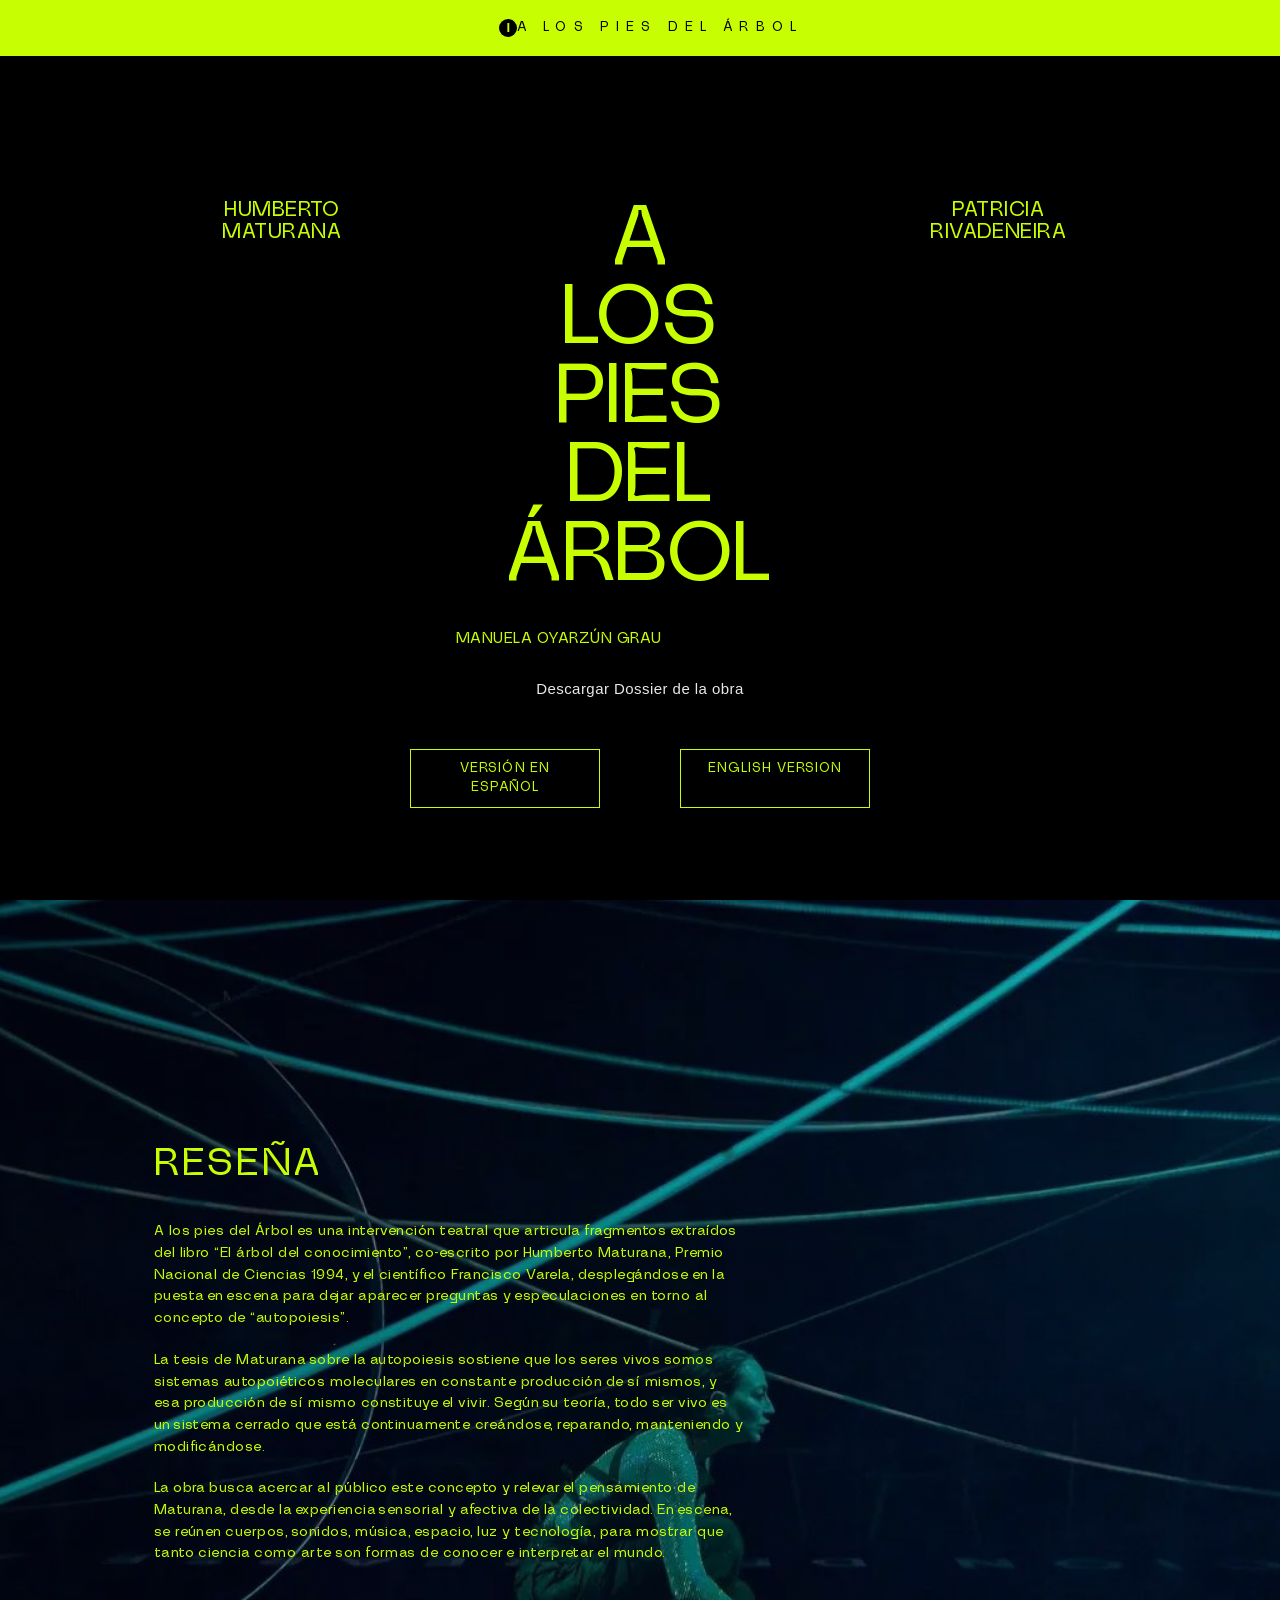
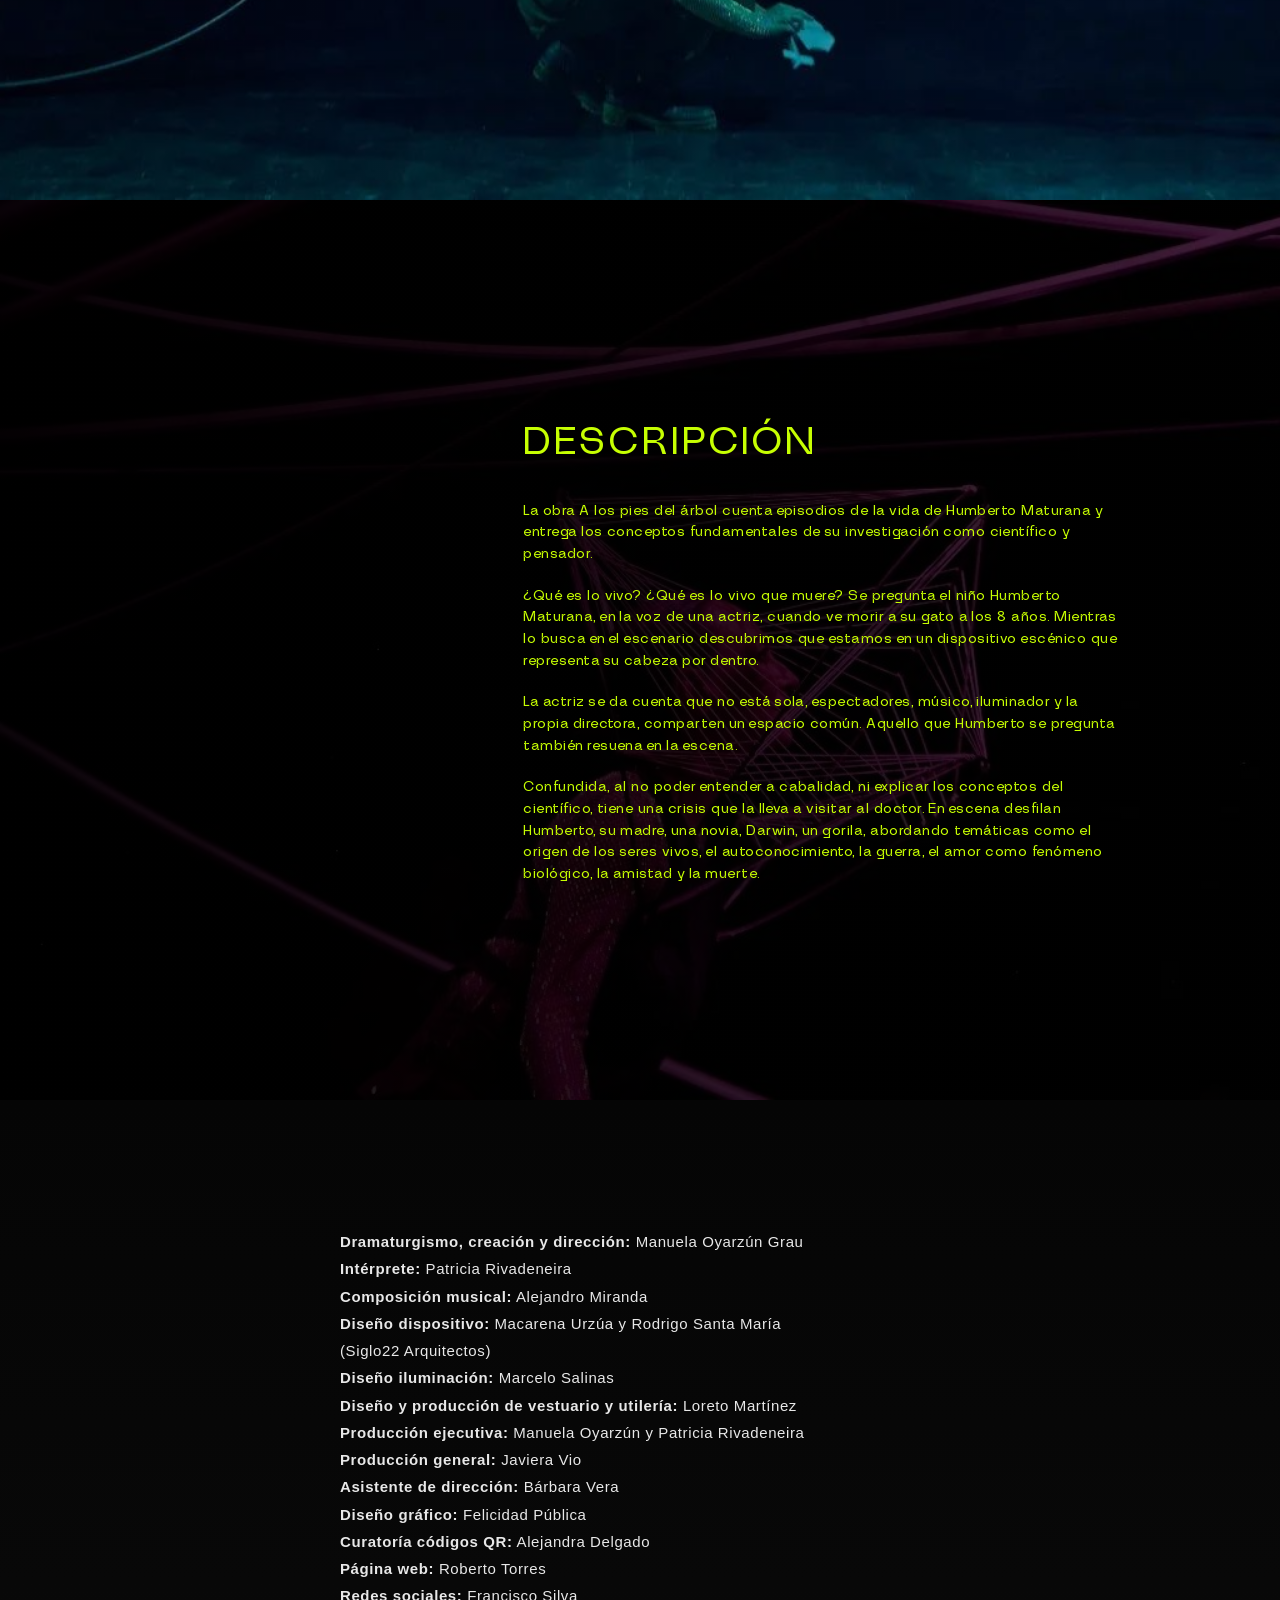
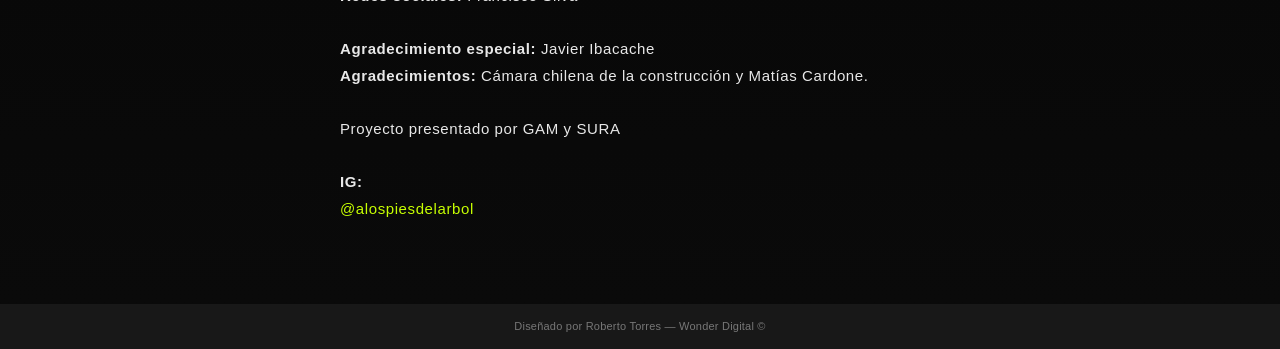
==== index.html @ 4895ad1b "subida pagina a los pies del arbol" ====
<!DOCTYPE html>
<html lang="es">
<head>
  <meta charset="UTF-8" />
  <meta name="viewport" content="width=device-width, initial-scale=1.0" />
  <title>A los pies del árbol</title>

  <style>
    @font-face {
      font-family: "Lunema";
      src: url("assets/Lunema-Regular.woff2") format("woff2");
      font-weight: normal;
      font-style: normal;
      font-display: swap;
    }

    :root {
      --green: #c7ff02;
      --black: #000000;
      --white: #e8e8e8;
      --dark: #050505;
    }

    * {
      box-sizing: border-box;
    }

    html {
      scroll-behavior: smooth;
    }

    body {
      margin: 0;
      background: var(--black);
      color: var(--green);
      font-family: "Lunema", Arial, sans-serif;
      letter-spacing: 0.03em;
      line-height: 1.5;
    }

    .topbar {
      position: fixed;
      top: 0;
      left: 0;
      z-index: 999;
      width: 100%;
      height: 56px;
      background: var(--green);
      color: #000;
      display: flex;
      align-items: center;
      justify-content: center;
      gap: 64px;
      font-size: 13px;
      letter-spacing: 0.55em;
      text-transform: uppercase;
    }

    .info-link {
      position: absolute;
      left: 39%;
      top: 50%;
      transform: translateY(-50%);
      width: 18px;
      height: 18px;
      border-radius: 50%;
      background: #000;
      color: var(--green);
      display: flex;
      align-items: center;
      justify-content: center;
      font-family: Arial, sans-serif;
      font-size: 13px;
      font-weight: bold;
      letter-spacing: 0;
      text-decoration: none;
    }

    .topbar-title {
      padding-left: 40px;
    }

    section {
      min-height: 100vh;
      padding: 110px 12vw 80px;
      position: relative;
      overflow: hidden;
    }

    .hero {
      display: grid;
      grid-template-columns: 1fr 1.1fr 1fr;
      align-items: start;
      text-align: center;
      background: #000;
    }

    .hero::before {
      content: "";
      position: absolute;
      inset: 56px 0 0;
      background:
        linear-gradient(rgba(0,0,0,0.35), rgba(0,0,0,0.95)),
        url("assets/hero.jpg") center top / cover no-repeat;
      opacity: 0.45;
      pointer-events: none;
    }

    .hero > * {
      position: relative;
      z-index: 2;
    }

    .hero-name {
      margin-top: 90px;
      font-size: clamp(18px, 1.6vw, 28px);
      line-height: 1.05;
      text-transform: uppercase;
    }

    .hero-title {
      margin-top: 90px;
    }

    h1 {
      margin: 0;
      font-size: clamp(52px, 6.5vw, 105px);
      font-weight: 400;
      line-height: 0.95;
      text-transform: uppercase;
    }

    .director {
    margin-top: 20px;
    font-size: clamp(15px, 1.1vw, 22px);
    text-transform: uppercase;
    white-space: nowrap;
    align-items: center;
    text-align: center;
    left: 108%;
}

    .dossier {
      grid-column: 2;
      margin-top: 70px;
      color: var(--white);
      font-family: Arial, sans-serif;
      letter-spacing: 0.03em;
      font-size: 15px;
    }

    .buttons {
      grid-column: 2;
      display: flex;
      justify-content: center;
      gap: 80px;
      margin-top: 36px;
    }

    .btn {
      min-width: 190px;
      padding: 9px 18px;
      border: 1px solid var(--green);
      color: var(--green);
      text-decoration: none;
      text-transform: uppercase;
      font-size: 13px;
      letter-spacing: 0.08em;
      transition: all 0.25s ease;
    }

    .btn:hover {
      background: var(--green);
      color: #000;
    }

    .image-section {
      background-size: cover;
      background-position: center;
      display: flex;
      align-items: center;
    }

    .resena {
  background-image:
    linear-gradient(90deg, rgba(0,0,0,0.45), rgba(0,0,0,0.2)),
    url("assets/resena.jpg");
}

    .descripcion {
  background-image:
    linear-gradient(90deg, rgba(0,0,0,0.95), rgba(0,0,0,0.72)),
    url("assets/description.jpg");
  background-position: left center;
}

    .content {
      max-width: 590px;
    }

    .descripcion .content {
      margin-left: 38%;
      max-width: 700px;
    }

    h2 {
      margin: 0 0 38px;
      font-size: clamp(34px, 3vw, 60px);
      font-weight: 400;
      line-height: 1;
      text-transform: uppercase;
      letter-spacing: 0.08em;
      color: var(--green);
    }

    p {
      margin: 0 0 20px;
      font-size: clamp(14px, 1vw, 18px);
      line-height: 1.55;
      color: var(--green);
    }

    .credits-section {
      min-height: 78vh;
      padding-top: 130px;
      background: linear-gradient(#050505, #0a0a0a);
      display: flex;
      justify-content: center;
      align-items: flex-start;
    }

    .credits {
      width: min(600px, 90vw);
      color: var(--white);
      font-family: Arial, sans-serif;
      letter-spacing: 0.04em;
      font-size: 15px;
      line-height: 1.7;
    }

    .credits p {
      color: var(--white);
      font-size: 15px;
      margin-bottom: 4px;
    }

    .credits strong {
      font-weight: 700;
    }

    .credits a {
      color: var(--green);
      text-decoration: none;
    }

    footer {
      background: #181818;
      color: #777;
      text-align: center;
      padding: 14px 20px;
      font-family: Arial, sans-serif;
      font-size: 11px;
      letter-spacing: 0.02em;
      z-index: 3000;
      position: relative;
    }

    @media (max-width: 900px) {
      .topbar {
        gap: 20px;
        font-size: 11px;
        letter-spacing: 0.35em;
      }

      .info-link {
        left: 24px;
      }

      section {
        padding: 95px 28px 60px;
      }

      .hero {
        grid-template-columns: 1fr;
        text-align: center;
      }

      .hero-name,
      .hero-title,
      .director,
      .dossier,
      .buttons {
        grid-column: 1;
        margin-top: 36px;
      }

      .director {
        white-space: normal;
      }

      .buttons {
        flex-direction: column;
        gap: 16px;
        align-items: center;
      }

      .btn {
        width: min(280px, 100%);
      }

      .image-section {
        align-items: flex-start;
      }

      .descripcion .content {
        margin-left: 0;
      }

      .content {
        max-width: 100%;
      }
    }

   #tree-lines {
  position: fixed;
  top: 56px;
  left: 0;
  width: 100vw;
  height: calc(100vh - 56px);
  z-index: 1500;
  pointer-events: none;
  opacity: 0.75;
}

section,
.hero {
  position: relative;
  z-index: 2;
}

.topbar {
  z-index: 3000;
}
  </style>
</head>

<body>
    <canvas id="tree-lines"></canvas>

  <nav class="topbar">
    <a class="info-link" href="#info" aria-label="Ir a información de la obra">i</a>
    <span class="topbar-title">A los pies del árbol</span>
  </nav>

  <section class="hero" id="inicio">
    <div class="hero-name">
      Humberto<br>
      Maturana
    </div>

    <div class="hero-title">
      <h1>
        A<br>
        los<br>
        pies<br>
        del<br>
        árbol
      </h1>
    </div>

    <div class="hero-name">
      Patricia<br>
      Rivadeneira
    </div>

    <div class="director">
      Manuela Oyarzún Grau
    </div>

    <div class="dossier">
      Descargar Dossier de la obra
    </div>

    <div class="buttons">
  <a class="btn" href="assets/a-los-pies-del-arbol_DOSSIER_ES_.pdf" target="_blank">
    Versión en español
  </a>

  <a class="btn" href="assets/a-los-pies-del-arbol_DOSSIER_EN_.pdf" target="_blank">
    English version
  </a>
</div>
  </section>

  <section class="image-section resena" id="info">
    <div class="content">
      <h2>Reseña</h2>

      <p>
        A los pies del Árbol es una intervención teatral que articula fragmentos extraídos del libro
        “El árbol del conocimiento”, co-escrito por Humberto Maturana, Premio Nacional de Ciencias 1994,
        y el científico Francisco Varela, desplegándose en la puesta en escena para dejar aparecer preguntas
        y especulaciones en torno al concepto de “autopoiesis”.
      </p>

      <p>
        La tesis de Maturana sobre la autopoiesis sostiene que los seres vivos somos sistemas autopoiéticos
        moleculares en constante producción de sí mismos, y esa producción de sí mismo constituye el vivir.
        Según su teoría, todo ser vivo es un sistema cerrado que está continuamente creándose, reparando,
        manteniendo y modificándose.
      </p>

      <p>
        La obra busca acercar al público este concepto y relevar el pensamiento de Maturana, desde la experiencia
        sensorial y afectiva de la colectividad. En escena, se reúnen cuerpos, sonidos, música, espacio, luz y
        tecnología, para mostrar que tanto ciencia como arte son formas de conocer e interpretar el mundo.
      </p>
    </div>
  </section>

  <section class="image-section descripcion">
    <div class="content">
      <h2>Descripción</h2>

      <p>
        La obra A los pies del árbol cuenta episodios de la vida de Humberto Maturana y entrega los conceptos
        fundamentales de su investigación como científico y pensador.
      </p>

      <p>
        ¿Qué es lo vivo? ¿Qué es lo vivo que muere? Se pregunta el niño Humberto Maturana, en la voz de una actriz,
        cuando ve morir a su gato a los 8 años. Mientras lo busca en el escenario descubrimos que estamos en un
        dispositivo escénico que representa su cabeza por dentro.
      </p>

      <p>
        La actriz se da cuenta que no está sola, espectadores, músico, iluminador y la propia directora, comparten
        un espacio común. Aquello que Humberto se pregunta también resuena en la escena.
      </p>

      <p>
        Confundida, al no poder entender a cabalidad, ni explicar los conceptos del científico, tiene una crisis que
        la lleva a visitar al doctor. En escena desfilan Humberto, su madre, una novia, Darwin, un gorila, abordando
        temáticas como el origen de los seres vivos, el autoconocimiento, la guerra, el amor como fenómeno biológico,
        la amistad y la muerte.
      </p>
    </div>
  </section>

  <section class="credits-section">
    <div class="credits">
      <p><strong>Dramaturgismo, creación y dirección:</strong> Manuela Oyarzún Grau</p>
      <p><strong>Intérprete:</strong> Patricia Rivadeneira</p>
      <p><strong>Composición musical:</strong> Alejandro Miranda</p>
      <p><strong>Diseño dispositivo:</strong> Macarena Urzúa y Rodrigo Santa María</p>
      <p>(Siglo22 Arquitectos)</p>
      <p><strong>Diseño iluminación:</strong> Marcelo Salinas</p>
      <p><strong>Diseño y producción de vestuario y utilería:</strong> Loreto Martínez</p>
      <p><strong>Producción ejecutiva:</strong> Manuela Oyarzún y Patricia Rivadeneira</p>
      <p><strong>Producción general:</strong> Javiera Vio</p>
      <p><strong>Asistente de dirección:</strong> Bárbara Vera</p>
      <p><strong>Diseño gráfico:</strong> Felicidad Pública</p>
      <p><strong>Curatoría códigos QR:</strong> Alejandra Delgado</p>
      <p><strong>Página web:</strong> Roberto Torres</p>
      <p><strong>Redes sociales:</strong> Francisco Silva</p>

      <br>

      <p><strong>Agradecimiento especial:</strong> Javier Ibacache</p>
      <p><strong>Agradecimientos:</strong> Cámara chilena de la construcción y Matías Cardone.</p>

      <br>

      <p>Proyecto presentado por GAM y SURA</p>

      <br>

      <p><strong>IG:</strong></p>
      <p><a href="https://www.instagram.com/alospiesdelarbol/" target="_blank">@alospiesdelarbol</a></p>
    </div>
  </section>

  <footer>
    Diseñado por Roberto Torres — Wonder Digital ©
  </footer>

  <script>
  const canvas = document.getElementById("tree-lines");
  const ctx = canvas.getContext("2d");

  let width;
  let height;
  let lines = [];

  const GREEN = "#c7ff02";

  function resizeCanvas() {
    width = canvas.width = window.innerWidth * window.devicePixelRatio;
    height = canvas.height = window.innerHeight * window.devicePixelRatio;

    canvas.style.width = window.innerWidth + "px";
    canvas.style.height = window.innerHeight + "px";

    ctx.setTransform(window.devicePixelRatio, 0, 0, window.devicePixelRatio, 0, 0);
    createLines();
  }

  function createLines() {
    const count = window.innerWidth < 768 ? 5 : 9;

    lines = Array.from({ length: count }, (_, i) => {
      const startX = (window.innerWidth / (count + 1)) * (i + 1);
      const drift = (Math.random() - 0.5) * 260;
      const curve = (Math.random() - 0.5) * 420;

      return {
        startX,
        startY: -80 - Math.random() * 180,
        endX: startX + drift,
        endY: window.innerHeight + 180,
        cp1X: startX + curve,
        cp1Y: window.innerHeight * (0.25 + Math.random() * 0.2),
        cp2X: startX - curve * 0.55,
        cp2Y: window.innerHeight * (0.55 + Math.random() * 0.25),
        progress: 0,
        speed: 0.0007 + Math.random() * 0.0012,
        width: 0.45 + Math.random() * 0.45,
        opacity: 0.3 + Math.random() * 0.25
      };
    });
  }

  function getBezierPoint(t, p0, p1, p2, p3) {
    const cX = 3 * (p1.x - p0.x);
    const bX = 3 * (p2.x - p1.x) - cX;
    const aX = p3.x - p0.x - cX - bX;

    const cY = 3 * (p1.y - p0.y);
    const bY = 3 * (p2.y - p1.y) - cY;
    const aY = p3.y - p0.y - cY - bY;

    return {
      x: aX * Math.pow(t, 3) + bX * Math.pow(t, 2) + cX * t + p0.x,
      y: aY * Math.pow(t, 3) + bY * Math.pow(t, 2) + cY * t + p0.y
    };
  }

  function drawLine(line) {
    const p0 = { x: line.startX, y: line.startY };
    const p1 = { x: line.cp1X, y: line.cp1Y };
    const p2 = { x: line.cp2X, y: line.cp2Y };
    const p3 = { x: line.endX, y: line.endY };

    ctx.beginPath();

    const first = getBezierPoint(0, p0, p1, p2, p3);
    ctx.moveTo(first.x, first.y);

    const steps = 140;
    const maxT = line.progress;

    for (let i = 1; i <= steps * maxT; i++) {
      const t = i / steps;
      const point = getBezierPoint(t, p0, p1, p2, p3);
      ctx.lineTo(point.x, point.y);
    }

    ctx.strokeStyle = GREEN;
    ctx.globalAlpha = line.opacity;
    ctx.lineWidth = line.width;
    ctx.stroke();
    ctx.globalAlpha = 1;
  }

  function animate() {
    ctx.clearRect(0, 0, window.innerWidth, window.innerHeight);

    lines.forEach(line => {
      if (line.progress < 1) {
        line.progress += line.speed;
      }

      drawLine(line);
    });

    requestAnimationFrame(animate);
  }

  window.addEventListener("resize", resizeCanvas);

  resizeCanvas();
  animate();
</script>
</body>
</html>
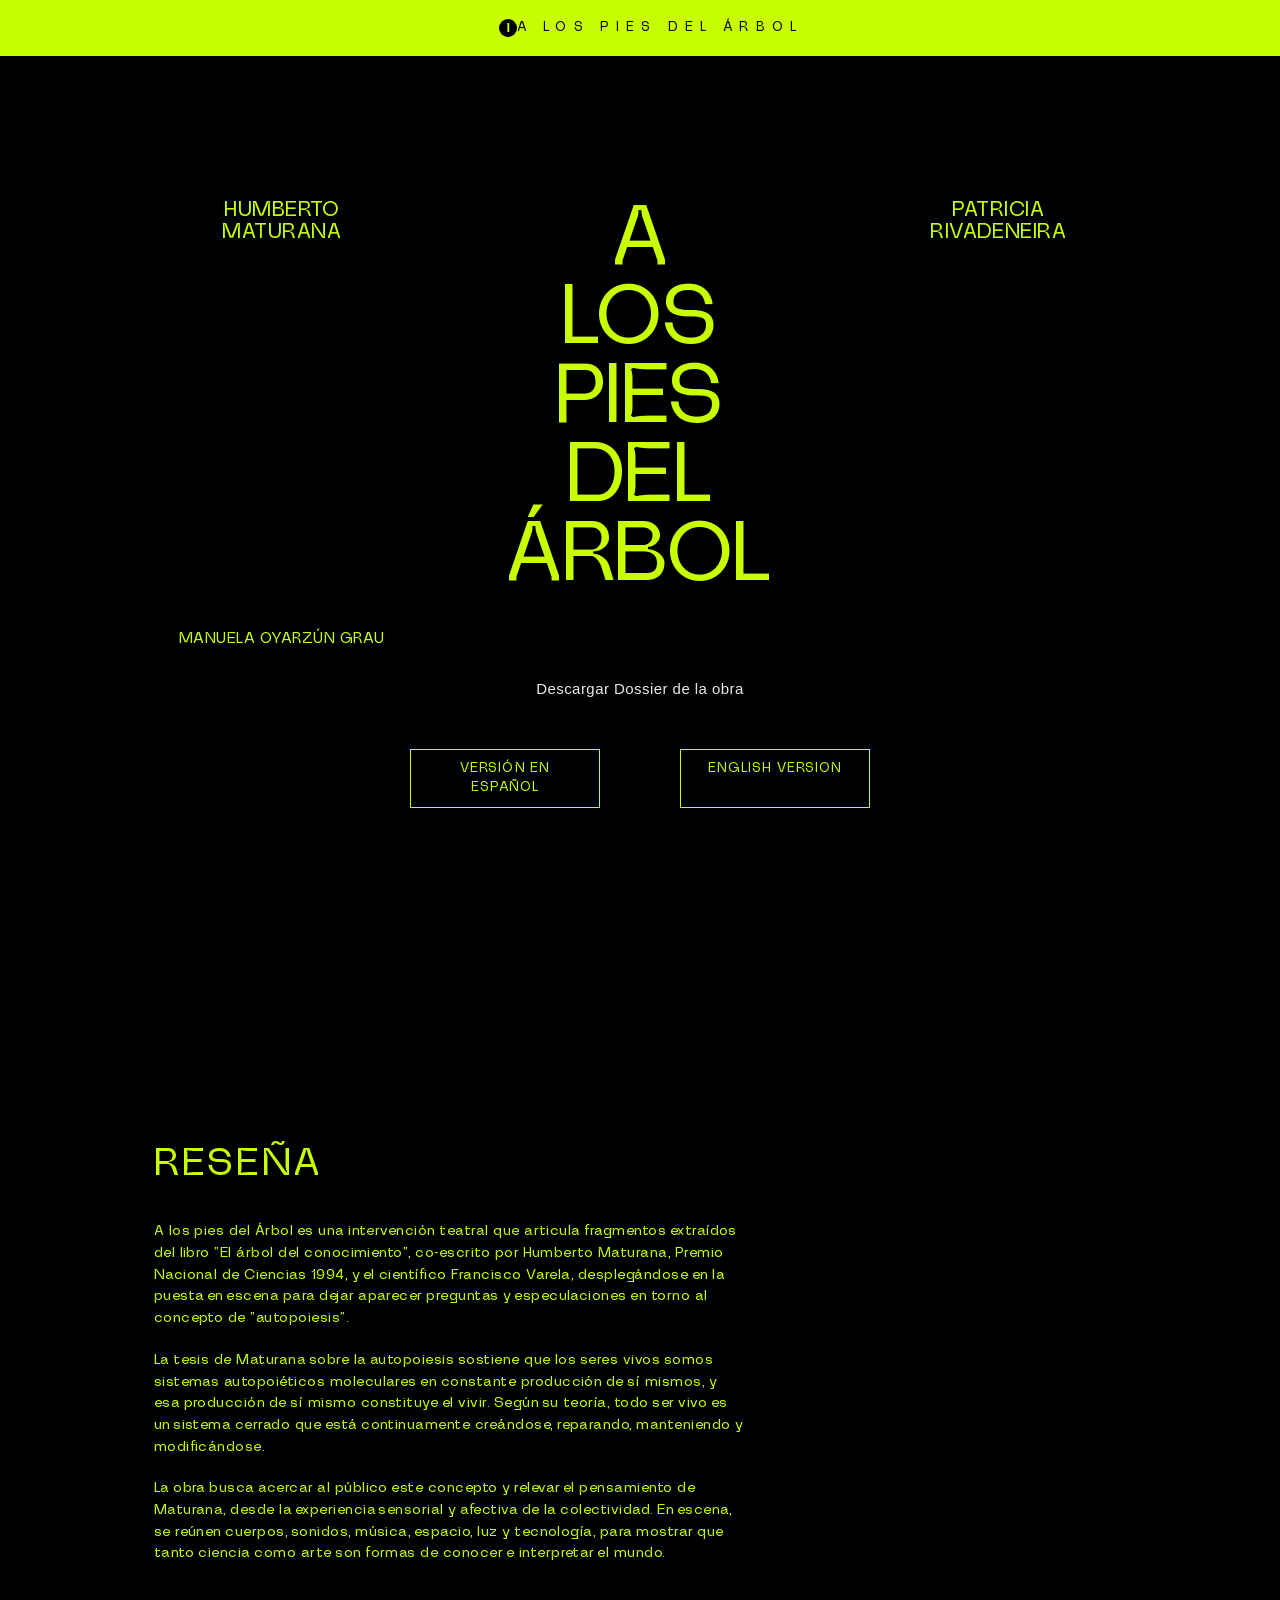
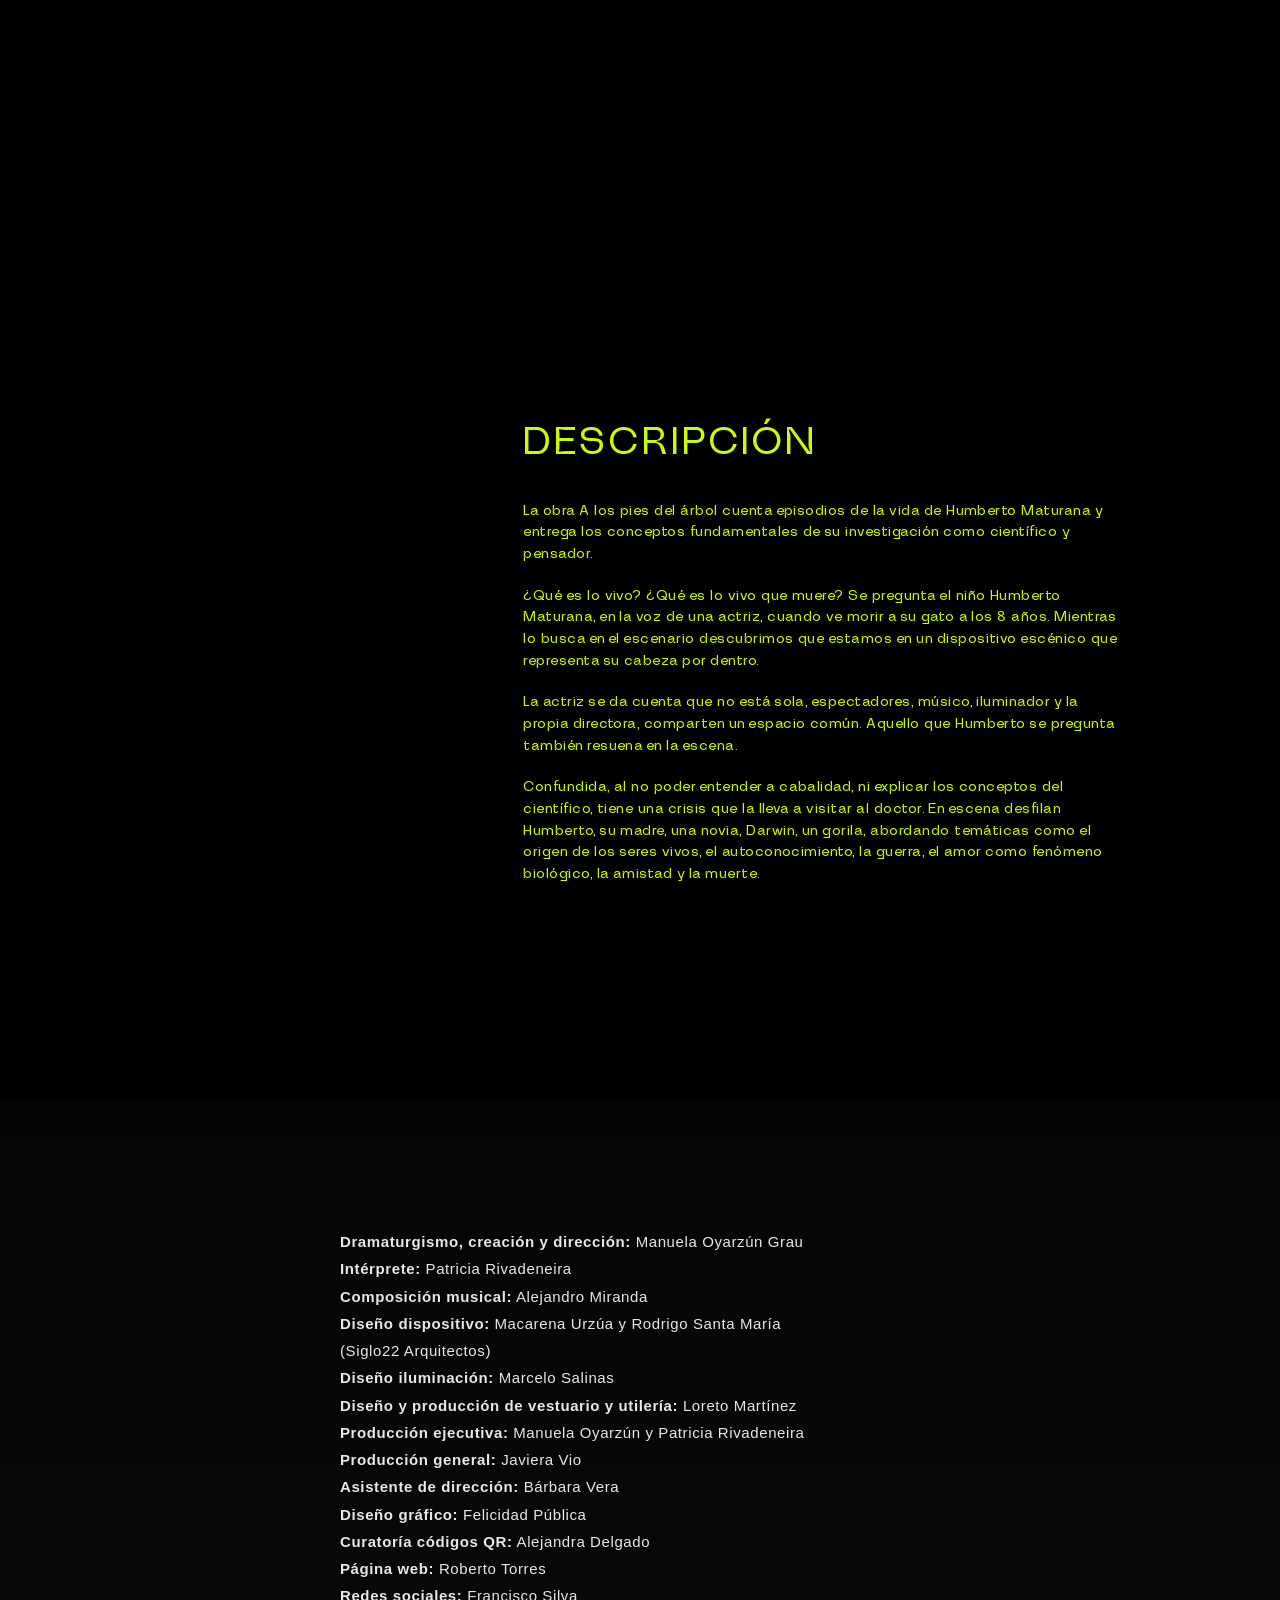
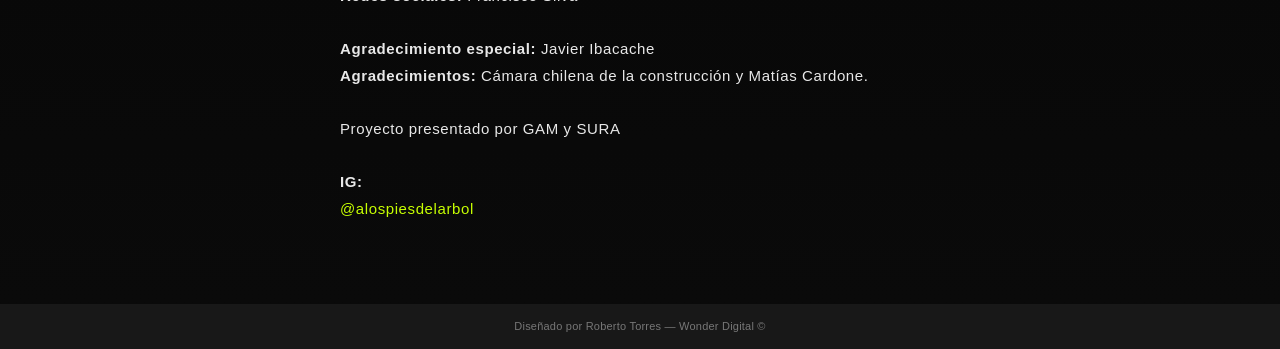
==== commit 34c59067: "modificacion a estructura general de la pagina" ====
--- a/index.html
+++ b/index.html
@@ -1,595 +1,215 @@
-<!DOCTYPE html>
+<!doctype html>
 <html lang="es">
-<head>
-  <meta charset="UTF-8" />
-  <meta name="viewport" content="width=device-width, initial-scale=1.0" />
-  <title>A los pies del árbol</title>
-
-  <style>
-    @font-face {
-      font-family: "Lunema";
-      src: url("assets/Lunema-Regular.woff2") format("woff2");
-      font-weight: normal;
-      font-style: normal;
-      font-display: swap;
-    }
-
-    :root {
-      --green: #c7ff02;
-      --black: #000000;
-      --white: #e8e8e8;
-      --dark: #050505;
-    }
-
-    * {
-      box-sizing: border-box;
-    }
-
-    html {
-      scroll-behavior: smooth;
-    }
-
-    body {
-      margin: 0;
-      background: var(--black);
-      color: var(--green);
-      font-family: "Lunema", Arial, sans-serif;
-      letter-spacing: 0.03em;
-      line-height: 1.5;
-    }
-
-    .topbar {
-      position: fixed;
-      top: 0;
-      left: 0;
-      z-index: 999;
-      width: 100%;
-      height: 56px;
-      background: var(--green);
-      color: #000;
-      display: flex;
-      align-items: center;
-      justify-content: center;
-      gap: 64px;
-      font-size: 13px;
-      letter-spacing: 0.55em;
-      text-transform: uppercase;
-    }
-
-    .info-link {
-      position: absolute;
-      left: 39%;
-      top: 50%;
-      transform: translateY(-50%);
-      width: 18px;
-      height: 18px;
-      border-radius: 50%;
-      background: #000;
-      color: var(--green);
-      display: flex;
-      align-items: center;
-      justify-content: center;
-      font-family: Arial, sans-serif;
-      font-size: 13px;
-      font-weight: bold;
-      letter-spacing: 0;
-      text-decoration: none;
-    }
-
-    .topbar-title {
-      padding-left: 40px;
-    }
-
-    section {
-      min-height: 100vh;
-      padding: 110px 12vw 80px;
-      position: relative;
-      overflow: hidden;
-    }
-
-    .hero {
-      display: grid;
-      grid-template-columns: 1fr 1.1fr 1fr;
-      align-items: start;
-      text-align: center;
-      background: #000;
-    }
-
-    .hero::before {
-      content: "";
-      position: absolute;
-      inset: 56px 0 0;
-      background:
-        linear-gradient(rgba(0,0,0,0.35), rgba(0,0,0,0.95)),
-        url("assets/hero.jpg") center top / cover no-repeat;
-      opacity: 0.45;
-      pointer-events: none;
-    }
-
-    .hero > * {
-      position: relative;
-      z-index: 2;
-    }
-
-    .hero-name {
-      margin-top: 90px;
-      font-size: clamp(18px, 1.6vw, 28px);
-      line-height: 1.05;
-      text-transform: uppercase;
-    }
-
-    .hero-title {
-      margin-top: 90px;
-    }
-
-    h1 {
-      margin: 0;
-      font-size: clamp(52px, 6.5vw, 105px);
-      font-weight: 400;
-      line-height: 0.95;
-      text-transform: uppercase;
-    }
-
-    .director {
-    margin-top: 20px;
-    font-size: clamp(15px, 1.1vw, 22px);
-    text-transform: uppercase;
-    white-space: nowrap;
-    align-items: center;
-    text-align: center;
-    left: 108%;
-}
-
-    .dossier {
-      grid-column: 2;
-      margin-top: 70px;
-      color: var(--white);
-      font-family: Arial, sans-serif;
-      letter-spacing: 0.03em;
-      font-size: 15px;
-    }
-
-    .buttons {
-      grid-column: 2;
-      display: flex;
-      justify-content: center;
-      gap: 80px;
-      margin-top: 36px;
-    }
-
-    .btn {
-      min-width: 190px;
-      padding: 9px 18px;
-      border: 1px solid var(--green);
-      color: var(--green);
-      text-decoration: none;
-      text-transform: uppercase;
-      font-size: 13px;
-      letter-spacing: 0.08em;
-      transition: all 0.25s ease;
-    }
-
-    .btn:hover {
-      background: var(--green);
-      color: #000;
-    }
-
-    .image-section {
-      background-size: cover;
-      background-position: center;
-      display: flex;
-      align-items: center;
-    }
-
-    .resena {
-  background-image:
-    linear-gradient(90deg, rgba(0,0,0,0.45), rgba(0,0,0,0.2)),
-    url("assets/resena.jpg");
-}
-
-    .descripcion {
-  background-image:
-    linear-gradient(90deg, rgba(0,0,0,0.95), rgba(0,0,0,0.72)),
-    url("assets/description.jpg");
-  background-position: left center;
-}
-
-    .content {
-      max-width: 590px;
-    }
-
-    .descripcion .content {
-      margin-left: 38%;
-      max-width: 700px;
-    }
-
-    h2 {
-      margin: 0 0 38px;
-      font-size: clamp(34px, 3vw, 60px);
-      font-weight: 400;
-      line-height: 1;
-      text-transform: uppercase;
-      letter-spacing: 0.08em;
-      color: var(--green);
-    }
-
-    p {
-      margin: 0 0 20px;
-      font-size: clamp(14px, 1vw, 18px);
-      line-height: 1.55;
-      color: var(--green);
-    }
-
-    .credits-section {
-      min-height: 78vh;
-      padding-top: 130px;
-      background: linear-gradient(#050505, #0a0a0a);
-      display: flex;
-      justify-content: center;
-      align-items: flex-start;
-    }
-
-    .credits {
-      width: min(600px, 90vw);
-      color: var(--white);
-      font-family: Arial, sans-serif;
-      letter-spacing: 0.04em;
-      font-size: 15px;
-      line-height: 1.7;
-    }
-
-    .credits p {
-      color: var(--white);
-      font-size: 15px;
-      margin-bottom: 4px;
-    }
-
-    .credits strong {
-      font-weight: 700;
-    }
-
-    .credits a {
-      color: var(--green);
-      text-decoration: none;
-    }
-
-    footer {
-      background: #181818;
-      color: #777;
-      text-align: center;
-      padding: 14px 20px;
-      font-family: Arial, sans-serif;
-      font-size: 11px;
-      letter-spacing: 0.02em;
-      z-index: 3000;
-      position: relative;
-    }
-
-    @media (max-width: 900px) {
-      .topbar {
-        gap: 20px;
-        font-size: 11px;
-        letter-spacing: 0.35em;
-      }
-
-      .info-link {
-        left: 24px;
-      }
-
-      section {
-        padding: 95px 28px 60px;
-      }
-
-      .hero {
-        grid-template-columns: 1fr;
-        text-align: center;
-      }
-
-      .hero-name,
-      .hero-title,
-      .director,
-      .dossier,
-      .buttons {
-        grid-column: 1;
-        margin-top: 36px;
-      }
-
-      .director {
-        white-space: normal;
-      }
-
-      .buttons {
-        flex-direction: column;
-        gap: 16px;
-        align-items: center;
-      }
-
-      .btn {
-        width: min(280px, 100%);
-      }
-
-      .image-section {
-        align-items: flex-start;
-      }
-
-      .descripcion .content {
-        margin-left: 0;
-      }
-
-      .content {
-        max-width: 100%;
-      }
-    }
-
-   #tree-lines {
-  position: fixed;
-  top: 56px;
-  left: 0;
-  width: 100vw;
-  height: calc(100vh - 56px);
-  z-index: 1500;
-  pointer-events: none;
-  opacity: 0.75;
-}
-
-section,
-.hero {
-  position: relative;
-  z-index: 2;
-}
-
-.topbar {
-  z-index: 3000;
-}
-  </style>
-</head>
-
-<body>
-    <canvas id="tree-lines"></canvas>
-
-  <nav class="topbar">
-    <a class="info-link" href="#info" aria-label="Ir a información de la obra">i</a>
-    <span class="topbar-title">A los pies del árbol</span>
-  </nav>
-
-  <section class="hero" id="inicio">
-    <div class="hero-name">
-      Humberto<br>
-      Maturana
-    </div>
-
-    <div class="hero-title">
-      <h1>
-        A<br>
-        los<br>
-        pies<br>
-        del<br>
-        árbol
-      </h1>
-    </div>
-
-    <div class="hero-name">
-      Patricia<br>
-      Rivadeneira
-    </div>
-
-    <div class="director">
-      Manuela Oyarzún Grau
-    </div>
-
-    <div class="dossier">
-      Descargar Dossier de la obra
-    </div>
-
-    <div class="buttons">
-  <a class="btn" href="assets/a-los-pies-del-arbol_DOSSIER_ES_.pdf" target="_blank">
-    Versión en español
-  </a>
-
-  <a class="btn" href="assets/a-los-pies-del-arbol_DOSSIER_EN_.pdf" target="_blank">
-    English version
-  </a>
-</div>
-  </section>
-
-  <section class="image-section resena" id="info">
-    <div class="content">
-      <h2>Reseña</h2>
-
-      <p>
-        A los pies del Árbol es una intervención teatral que articula fragmentos extraídos del libro
-        “El árbol del conocimiento”, co-escrito por Humberto Maturana, Premio Nacional de Ciencias 1994,
-        y el científico Francisco Varela, desplegándose en la puesta en escena para dejar aparecer preguntas
-        y especulaciones en torno al concepto de “autopoiesis”.
-      </p>
-
-      <p>
-        La tesis de Maturana sobre la autopoiesis sostiene que los seres vivos somos sistemas autopoiéticos
-        moleculares en constante producción de sí mismos, y esa producción de sí mismo constituye el vivir.
-        Según su teoría, todo ser vivo es un sistema cerrado que está continuamente creándose, reparando,
-        manteniendo y modificándose.
-      </p>
-
-      <p>
-        La obra busca acercar al público este concepto y relevar el pensamiento de Maturana, desde la experiencia
-        sensorial y afectiva de la colectividad. En escena, se reúnen cuerpos, sonidos, música, espacio, luz y
-        tecnología, para mostrar que tanto ciencia como arte son formas de conocer e interpretar el mundo.
-      </p>
-    </div>
-  </section>
-
-  <section class="image-section descripcion">
-    <div class="content">
-      <h2>Descripción</h2>
-
-      <p>
-        La obra A los pies del árbol cuenta episodios de la vida de Humberto Maturana y entrega los conceptos
-        fundamentales de su investigación como científico y pensador.
-      </p>
-
-      <p>
-        ¿Qué es lo vivo? ¿Qué es lo vivo que muere? Se pregunta el niño Humberto Maturana, en la voz de una actriz,
-        cuando ve morir a su gato a los 8 años. Mientras lo busca en el escenario descubrimos que estamos en un
-        dispositivo escénico que representa su cabeza por dentro.
-      </p>
-
-      <p>
-        La actriz se da cuenta que no está sola, espectadores, músico, iluminador y la propia directora, comparten
-        un espacio común. Aquello que Humberto se pregunta también resuena en la escena.
-      </p>
-
-      <p>
-        Confundida, al no poder entender a cabalidad, ni explicar los conceptos del científico, tiene una crisis que
-        la lleva a visitar al doctor. En escena desfilan Humberto, su madre, una novia, Darwin, un gorila, abordando
-        temáticas como el origen de los seres vivos, el autoconocimiento, la guerra, el amor como fenómeno biológico,
-        la amistad y la muerte.
-      </p>
-    </div>
-  </section>
-
-  <section class="credits-section">
-    <div class="credits">
-      <p><strong>Dramaturgismo, creación y dirección:</strong> Manuela Oyarzún Grau</p>
-      <p><strong>Intérprete:</strong> Patricia Rivadeneira</p>
-      <p><strong>Composición musical:</strong> Alejandro Miranda</p>
-      <p><strong>Diseño dispositivo:</strong> Macarena Urzúa y Rodrigo Santa María</p>
-      <p>(Siglo22 Arquitectos)</p>
-      <p><strong>Diseño iluminación:</strong> Marcelo Salinas</p>
-      <p><strong>Diseño y producción de vestuario y utilería:</strong> Loreto Martínez</p>
-      <p><strong>Producción ejecutiva:</strong> Manuela Oyarzún y Patricia Rivadeneira</p>
-      <p><strong>Producción general:</strong> Javiera Vio</p>
-      <p><strong>Asistente de dirección:</strong> Bárbara Vera</p>
-      <p><strong>Diseño gráfico:</strong> Felicidad Pública</p>
-      <p><strong>Curatoría códigos QR:</strong> Alejandra Delgado</p>
-      <p><strong>Página web:</strong> Roberto Torres</p>
-      <p><strong>Redes sociales:</strong> Francisco Silva</p>
-
-      <br>
-
-      <p><strong>Agradecimiento especial:</strong> Javier Ibacache</p>
-      <p><strong>Agradecimientos:</strong> Cámara chilena de la construcción y Matías Cardone.</p>
-
-      <br>
-
-      <p>Proyecto presentado por GAM y SURA</p>
-
-      <br>
-
-      <p><strong>IG:</strong></p>
-      <p><a href="https://www.instagram.com/alospiesdelarbol/" target="_blank">@alospiesdelarbol</a></p>
-    </div>
-  </section>
-
-  <footer>
-    Diseñado por Roberto Torres — Wonder Digital ©
-  </footer>
-
-  <script>
-  const canvas = document.getElementById("tree-lines");
-  const ctx = canvas.getContext("2d");
-
-  let width;
-  let height;
-  let lines = [];
-
-  const GREEN = "#c7ff02";
-
-  function resizeCanvas() {
-    width = canvas.width = window.innerWidth * window.devicePixelRatio;
-    height = canvas.height = window.innerHeight * window.devicePixelRatio;
-
-    canvas.style.width = window.innerWidth + "px";
-    canvas.style.height = window.innerHeight + "px";
-
-    ctx.setTransform(window.devicePixelRatio, 0, 0, window.devicePixelRatio, 0, 0);
-    createLines();
-  }
-
-  function createLines() {
-    const count = window.innerWidth < 768 ? 5 : 9;
-
-    lines = Array.from({ length: count }, (_, i) => {
-      const startX = (window.innerWidth / (count + 1)) * (i + 1);
-      const drift = (Math.random() - 0.5) * 260;
-      const curve = (Math.random() - 0.5) * 420;
-
-      return {
-        startX,
-        startY: -80 - Math.random() * 180,
-        endX: startX + drift,
-        endY: window.innerHeight + 180,
-        cp1X: startX + curve,
-        cp1Y: window.innerHeight * (0.25 + Math.random() * 0.2),
-        cp2X: startX - curve * 0.55,
-        cp2Y: window.innerHeight * (0.55 + Math.random() * 0.25),
-        progress: 0,
-        speed: 0.0007 + Math.random() * 0.0012,
-        width: 0.45 + Math.random() * 0.45,
-        opacity: 0.3 + Math.random() * 0.25
-      };
-    });
-  }
-
-  function getBezierPoint(t, p0, p1, p2, p3) {
-    const cX = 3 * (p1.x - p0.x);
-    const bX = 3 * (p2.x - p1.x) - cX;
-    const aX = p3.x - p0.x - cX - bX;
-
-    const cY = 3 * (p1.y - p0.y);
-    const bY = 3 * (p2.y - p1.y) - cY;
-    const aY = p3.y - p0.y - cY - bY;
-
-    return {
-      x: aX * Math.pow(t, 3) + bX * Math.pow(t, 2) + cX * t + p0.x,
-      y: aY * Math.pow(t, 3) + bY * Math.pow(t, 2) + cY * t + p0.y
-    };
-  }
-
-  function drawLine(line) {
-    const p0 = { x: line.startX, y: line.startY };
-    const p1 = { x: line.cp1X, y: line.cp1Y };
-    const p2 = { x: line.cp2X, y: line.cp2Y };
-    const p3 = { x: line.endX, y: line.endY };
-
-    ctx.beginPath();
-
-    const first = getBezierPoint(0, p0, p1, p2, p3);
-    ctx.moveTo(first.x, first.y);
-
-    const steps = 140;
-    const maxT = line.progress;
-
-    for (let i = 1; i <= steps * maxT; i++) {
-      const t = i / steps;
-      const point = getBezierPoint(t, p0, p1, p2, p3);
-      ctx.lineTo(point.x, point.y);
-    }
-
-    ctx.strokeStyle = GREEN;
-    ctx.globalAlpha = line.opacity;
-    ctx.lineWidth = line.width;
-    ctx.stroke();
-    ctx.globalAlpha = 1;
-  }
-
-  function animate() {
-    ctx.clearRect(0, 0, window.innerWidth, window.innerHeight);
-
-    lines.forEach(line => {
-      if (line.progress < 1) {
-        line.progress += line.speed;
-      }
-
-      drawLine(line);
-    });
-
-    requestAnimationFrame(animate);
-  }
-
-  window.addEventListener("resize", resizeCanvas);
-
-  resizeCanvas();
-  animate();
-</script>
-</body>
-</html>+  <head>
+    <meta charset="UTF-8" />
+    <meta name="viewport" content="width=device-width, initial-scale=1.0" />
+    <meta
+      name="description"
+      content="A los pies del árbol - Obra teatral basada en el pensamiento de Humberto Maturana"
+    />
+
+    <title>A los pies del árbol</title>
+
+    <!-- CSS separado -->
+    <link rel="stylesheet" href="/assets/css/style.css" />
+
+    <!-- Preload tipografía para evitar FOIT/FOUT -->
+    <link
+      rel="preload"
+      href="/assets/fonts/Lunema-Regular.woff2"
+      as="font"
+      type="font/woff2"
+      crossorigin
+    />
+  </head>
+
+  <body>
+    <!-- Canvas para animación generativa de líneas (árbol) -->
+    <canvas id="tree-lines" aria-hidden="true"></canvas>
+
+    <!-- Barra de navegación fija -->
+    <nav class="topbar" role="navigation" aria-label="Navegación principal">
+      <a class="info-link" href="#info" aria-label="Ir a información de la obra"
+        >i</a
+      >
+      <span class="topbar-title">A los pies del árbol</span>
+    </nav>
+
+    <!-- Sección Hero -->
+    <section class="hero" id="inicio">
+      <div class="hero-name">
+        Humberto<br />
+        Maturana
+      </div>
+
+      <div class="hero-title">
+        <h1>
+          A<br />
+          los<br />
+          pies<br />
+          del<br />
+          árbol
+        </h1>
+      </div>
+
+      <div class="hero-name">
+        Patricia<br />
+        Rivadeneira
+      </div>
+
+      <div class="director">Manuela Oyarzún Grau</div>
+
+      <div class="dossier">Descargar Dossier de la obra</div>
+
+      <div class="buttons">
+        <a
+          class="btn"
+          href="assets/documents/a-los-pies-del-arbol_DOSSIER_ES_.pdf"
+          target="_blank"
+          rel="noopener noreferrer"
+        >
+          Versión en español
+        </a>
+
+        <a
+          class="btn"
+          href="assets/documents/a-los-pies-del-arbol_DOSSIER_EN_.pdf"
+          target="_blank"
+          rel="noopener noreferrer"
+        >
+          English version
+        </a>
+      </div>
+    </section>
+
+    <!-- Sección Reseña -->
+    <section class="image-section resena" id="info">
+      <div class="content">
+        <h2>Reseña</h2>
+
+        <p>
+          A los pies del Árbol es una intervención teatral que articula
+          fragmentos extraídos del libro "El árbol del conocimiento", co-escrito
+          por Humberto Maturana, Premio Nacional de Ciencias 1994, y el
+          científico Francisco Varela, desplegándose en la puesta en escena para
+          dejar aparecer preguntas y especulaciones en torno al concepto de
+          "autopoiesis".
+        </p>
+
+        <p>
+          La tesis de Maturana sobre la autopoiesis sostiene que los seres vivos
+          somos sistemas autopoiéticos moleculares en constante producción de sí
+          mismos, y esa producción de sí mismo constituye el vivir. Según su
+          teoría, todo ser vivo es un sistema cerrado que está continuamente
+          creándose, reparando, manteniendo y modificándose.
+        </p>
+
+        <p>
+          La obra busca acercar al público este concepto y relevar el
+          pensamiento de Maturana, desde la experiencia sensorial y afectiva de
+          la colectividad. En escena, se reúnen cuerpos, sonidos, música,
+          espacio, luz y tecnología, para mostrar que tanto ciencia como arte
+          son formas de conocer e interpretar el mundo.
+        </p>
+      </div>
+    </section>
+
+    <!-- Sección Descripción -->
+    <section class="image-section descripcion">
+      <div class="content">
+        <h2>Descripción</h2>
+
+        <p>
+          La obra A los pies del árbol cuenta episodios de la vida de Humberto
+          Maturana y entrega los conceptos fundamentales de su investigación
+          como científico y pensador.
+        </p>
+
+        <p>
+          ¿Qué es lo vivo? ¿Qué es lo vivo que muere? Se pregunta el niño
+          Humberto Maturana, en la voz de una actriz, cuando ve morir a su gato
+          a los 8 años. Mientras lo busca en el escenario descubrimos que
+          estamos en un dispositivo escénico que representa su cabeza por
+          dentro.
+        </p>
+
+        <p>
+          La actriz se da cuenta que no está sola, espectadores, músico,
+          iluminador y la propia directora, comparten un espacio común. Aquello
+          que Humberto se pregunta también resuena en la escena.
+        </p>
+
+        <p>
+          Confundida, al no poder entender a cabalidad, ni explicar los
+          conceptos del científico, tiene una crisis que la lleva a visitar al
+          doctor. En escena desfilan Humberto, su madre, una novia, Darwin, un
+          gorila, abordando temáticas como el origen de los seres vivos, el
+          autoconocimiento, la guerra, el amor como fenómeno biológico, la
+          amistad y la muerte.
+        </p>
+      </div>
+    </section>
+
+    <!-- Sección Créditos -->
+    <section class="credits-section">
+      <div class="credits">
+        <p>
+          <strong>Dramaturgismo, creación y dirección:</strong> Manuela Oyarzún
+          Grau
+        </p>
+        <p><strong>Intérprete:</strong> Patricia Rivadeneira</p>
+        <p><strong>Composición musical:</strong> Alejandro Miranda</p>
+        <p>
+          <strong>Diseño dispositivo:</strong> Macarena Urzúa y Rodrigo Santa
+          María
+        </p>
+        <p>(Siglo22 Arquitectos)</p>
+        <p><strong>Diseño iluminación:</strong> Marcelo Salinas</p>
+        <p>
+          <strong>Diseño y producción de vestuario y utilería:</strong> Loreto
+          Martínez
+        </p>
+        <p>
+          <strong>Producción ejecutiva:</strong> Manuela Oyarzún y Patricia
+          Rivadeneira
+        </p>
+        <p><strong>Producción general:</strong> Javiera Vio</p>
+        <p><strong>Asistente de dirección:</strong> Bárbara Vera</p>
+        <p><strong>Diseño gráfico:</strong> Felicidad Pública</p>
+        <p><strong>Curatoría códigos QR:</strong> Alejandra Delgado</p>
+        <p><strong>Página web:</strong> Roberto Torres</p>
+        <p><strong>Redes sociales:</strong> Francisco Silva</p>
+
+        <br />
+
+        <p><strong>Agradecimiento especial:</strong> Javier Ibacache</p>
+        <p>
+          <strong>Agradecimientos:</strong> Cámara chilena de la construcción y
+          Matías Cardone.
+        </p>
+
+        <br />
+
+        <p>Proyecto presentado por GAM y SURA</p>
+
+        <br />
+
+        <p><strong>IG:</strong></p>
+        <p>
+          <a
+            href="https://www.instagram.com/alospiesdelarbol/"
+            target="_blank"
+            rel="noopener noreferrer"
+            >@alospiesdelarbol</a
+          >
+        </p>
+      </div>
+    </section>
+
+    <!-- Pie de página -->
+    <footer>Diseñado por Roberto Torres — Wonder Digital ©</footer>
+
+    <!-- JavaScript separado -->
+    <script src="assets/js/main.js" defer></script>
+  </body>
+</html>
--- a/assets/css/style.css
+++ b/assets/css/style.css
@@ -0,0 +1,434 @@
+/* ═══════════════════════════════════════════════════════════════════════
+   A LOS PIES DEL ÁRBOL — ESTILOS
+   Proyecto: Sitio web teatral con animación Canvas generativa
+   ═══════════════════════════════════════════════════════════════════════ */
+
+/* ─────────────────────────────────────────────────────────────────────
+   1. FUENTES Y VARIABLES GLOBALES
+   ───────────────────────────────────────────────────────────────────── */
+
+@font-face {
+  font-family: "Lunema";
+  src: url("../Lunema-Regular.woff2") format("woff2");
+  font-weight: normal;
+  font-style: normal;
+  font-display: swap;
+}
+
+:root {
+  --green: #c7ff02;
+  --black: #000000;
+  --white: #e8e8e8;
+  --dark: #050505;
+  --transition-speed: 0.25s;
+}
+
+/* ─────────────────────────────────────────────────────────────────────
+   2. RESET Y ESTILOS BASE
+   ───────────────────────────────────────────────────────────────────── */
+
+* {
+  box-sizing: border-box;
+}
+
+html {
+  scroll-behavior: smooth;
+}
+
+body {
+  margin: 0;
+  padding: 0;
+  background: var(--black);
+  color: var(--green);
+  font-family: "Lunema", Arial, sans-serif;
+  letter-spacing: 0.03em;
+  line-height: 1.5;
+  overflow-x: hidden;
+}
+
+/* ─────────────────────────────────────────────────────────────────────
+   3. BARRA DE NAVEGACIÓN (TOPBAR)
+   ───────────────────────────────────────────────────────────────────── */
+
+.topbar {
+  position: fixed;
+  top: 0;
+  left: 0;
+  z-index: 999;
+  width: 100%;
+  height: 56px;
+  background: var(--green);
+  color: #000;
+  display: flex;
+  align-items: center;
+  justify-content: center;
+  gap: 64px;
+  font-size: 13px;
+  letter-spacing: 0.55em;
+  text-transform: uppercase;
+}
+
+.info-link {
+  position: absolute;
+  left: 39%;
+  top: 50%;
+  transform: translateY(-50%);
+  width: 18px;
+  height: 18px;
+  border-radius: 50%;
+  background: #000;
+  color: var(--green);
+  display: flex;
+  align-items: center;
+  justify-content: center;
+  font-family: Arial, sans-serif;
+  font-size: 13px;
+  font-weight: bold;
+  letter-spacing: 0;
+  text-decoration: none;
+  transition: transform var(--transition-speed) ease;
+}
+
+.info-link:hover {
+  transform: translateY(-50%) scale(1.1);
+}
+
+.topbar-title {
+  padding-left: 40px;
+}
+
+/* ─────────────────────────────────────────────────────────────────────
+   4. CANVAS ANIMADO
+   ───────────────────────────────────────────────────────────────────── */
+
+#tree-lines {
+  position: fixed;
+  top: 56px;
+  left: 0;
+  width: 100vw;
+  height: calc(100vh - 56px);
+  z-index: 1500;
+  pointer-events: none;
+  opacity: 0.75;
+}
+
+/* ─────────────────────────────────────────────────────────────────────
+   5. SECCIONES GENERALES
+   ───────────────────────────────────────────────────────────────────── */
+
+section {
+  min-height: 100vh;
+  padding: 110px 12vw 80px;
+  position: relative;
+  overflow: hidden;
+  z-index: 2;
+}
+
+/* ─────────────────────────────────────────────────────────────────────
+   6. SECCIÓN HERO
+   ───────────────────────────────────────────────────────────────────── */
+
+.hero {
+  display: grid;
+  grid-template-columns: 1fr 1.1fr 1fr;
+  align-items: start;
+  text-align: center;
+  background: #000;
+  position: relative;
+  z-index: 2;
+}
+
+/* Imagen de fondo para hero con gradiente oscuro */
+.hero::before {
+  content: "";
+  position: absolute;
+  inset: 56px 0 0;
+  background:
+    linear-gradient(rgba(0, 0, 0, 0.35), rgba(0, 0, 0, 0.95)),
+    url("../hero.jpg") center top / cover no-repeat;
+  opacity: 0.45;
+  pointer-events: none;
+}
+
+.hero > * {
+  position: relative;
+  z-index: 2;
+}
+
+.hero-name {
+  margin-top: 90px;
+  font-size: clamp(18px, 1.6vw, 28px);
+  line-height: 1.05;
+  text-transform: uppercase;
+}
+
+.hero-title {
+  margin-top: 90px;
+}
+
+h1 {
+  margin: 0;
+  font-size: clamp(52px, 6.5vw, 105px);
+  font-weight: 400;
+  line-height: 0.95;
+  text-transform: uppercase;
+}
+
+.director {
+  margin-top: 20px;
+  font-size: clamp(15px, 1.1vw, 22px);
+  text-transform: uppercase;
+  white-space: nowrap;
+  text-align: center;
+}
+
+/* Sección de descarga dossier */
+.dossier {
+  grid-column: 2;
+  margin-top: 70px;
+  color: var(--white);
+  font-family: Arial, sans-serif;
+  letter-spacing: 0.03em;
+  font-size: 15px;
+}
+
+/* Botones de descarga */
+.buttons {
+  grid-column: 2;
+  display: flex;
+  justify-content: center;
+  gap: 80px;
+  margin-top: 36px;
+}
+
+.btn {
+  min-width: 190px;
+  padding: 9px 18px;
+  border: 1px solid var(--green);
+  color: var(--green);
+  text-decoration: none;
+  text-transform: uppercase;
+  font-size: 13px;
+  letter-spacing: 0.08em;
+  transition: all var(--transition-speed) ease;
+  cursor: pointer;
+}
+
+.btn:hover {
+  background: var(--green);
+  color: #000;
+}
+
+.btn:focus {
+  outline: 2px solid var(--green);
+  outline-offset: 2px;
+}
+
+/* ─────────────────────────────────────────────────────────────────────
+   7. SECCIONES CON IMÁGENES DE FONDO
+   ───────────────────────────────────────────────────────────────────── */
+
+.image-section {
+  background-size: cover;
+  background-position: center;
+  background-attachment: fixed; /* Efecto parallax sutil */
+  display: flex;
+  align-items: center;
+  z-index: 2;
+}
+
+.resena {
+  background-image:
+    linear-gradient(90deg, rgba(0, 0, 0, 0.45), rgba(0, 0, 0, 0.2)),
+    url("/assets/img/resena.jpg");
+}
+
+.descripcion {
+  background-image:
+    linear-gradient(90deg, rgba(0, 0, 0, 0.95), rgba(0, 0, 0, 0.72)),
+    url("/assets/img/description.jpg");
+  background-position: left center;
+}
+
+.content {
+  max-width: 590px;
+}
+
+.descripcion .content {
+  margin-left: 38%;
+  max-width: 700px;
+}
+
+h2 {
+  margin: 0 0 38px;
+  font-size: clamp(34px, 3vw, 60px);
+  font-weight: 400;
+  line-height: 1;
+  text-transform: uppercase;
+  letter-spacing: 0.08em;
+  color: var(--green);
+}
+
+p {
+  margin: 0 0 20px;
+  font-size: clamp(14px, 1vw, 18px);
+  line-height: 1.55;
+  color: var(--green);
+}
+
+/* ─────────────────────────────────────────────────────────────────────
+   8. SECCIÓN CRÉDITOS
+   ───────────────────────────────────────────────────────────────────── */
+
+.credits-section {
+  min-height: 78vh;
+  padding-top: 130px;
+  background: linear-gradient(#050505, #0a0a0a);
+  display: flex;
+  justify-content: center;
+  align-items: flex-start;
+  z-index: 2;
+}
+
+.credits {
+  width: min(600px, 90vw);
+  color: var(--white);
+  font-family: Arial, sans-serif;
+  letter-spacing: 0.04em;
+  font-size: 15px;
+  line-height: 1.7;
+}
+
+.credits p {
+  color: var(--white);
+  font-size: 15px;
+  margin-bottom: 4px;
+}
+
+.credits strong {
+  font-weight: 700;
+}
+
+.credits a {
+  color: var(--green);
+  text-decoration: none;
+  transition: opacity var(--transition-speed) ease;
+}
+
+.credits a:hover {
+  opacity: 0.8;
+}
+
+/* ─────────────────────────────────────────────────────────────────────
+   9. PIE DE PÁGINA
+   ───────────────────────────────────────────────────────────────────── */
+
+footer {
+  background: #181818;
+  color: #777;
+  text-align: center;
+  padding: 14px 20px;
+  font-family: Arial, sans-serif;
+  font-size: 11px;
+  letter-spacing: 0.02em;
+  z-index: 3000;
+  position: relative;
+}
+
+/* ─────────────────────────────────────────────────────────────────────
+   10. MEDIA QUERIES - RESPONSIVE DESIGN
+   ───────────────────────────────────────────────────────────────────── */
+
+@media (max-width: 900px) {
+  /* Topbar en mobile */
+  .topbar {
+    gap: 20px;
+    font-size: 11px;
+    letter-spacing: 0.35em;
+  }
+
+  .info-link {
+    left: 24px;
+  }
+
+  /* Secciones en mobile */
+  section {
+    padding: 95px 28px 60px;
+  }
+
+  /* Hero layout en mobile */
+  .hero {
+    grid-template-columns: 1fr;
+    text-align: center;
+  }
+
+  .hero-name,
+  .hero-title,
+  .director,
+  .dossier,
+  .buttons {
+    grid-column: 1;
+    margin-top: 36px;
+  }
+
+  .director {
+    white-space: normal;
+  }
+
+  /* Botones apilados verticalmente */
+  .buttons {
+    flex-direction: column;
+    gap: 16px;
+    align-items: center;
+  }
+
+  .btn {
+    width: min(280px, 100%);
+  }
+
+  /* Contenido de secciones */
+  .image-section {
+    align-items: flex-start;
+  }
+
+  .descripcion .content {
+    margin-left: 0;
+  }
+
+  .content {
+    max-width: 100%;
+  }
+
+  /* Parallax desactivado en mobile por performance */
+  .image-section {
+    background-attachment: scroll;
+  }
+}
+
+/* ─────────────────────────────────────────────────────────────────────
+   11. ACCESIBILIDAD Y PREFERENCIAS DEL USUARIO
+   ───────────────────────────────────────────────────────────────────── */
+
+/* Respeta preferencia de movimiento reducido */
+@media (prefers-reduced-motion: reduce) {
+  html {
+    scroll-behavior: auto;
+  }
+
+  * {
+    animation-duration: 0.01ms !important;
+    animation-iteration-count: 1 !important;
+    transition-duration: 0.01ms !important;
+  }
+}
+
+/* Alto contraste */
+@media (prefers-contrast: more) {
+  .btn {
+    border-width: 2px;
+  }
+
+  .info-link {
+    border: 2px solid var(--green);
+  }
+}
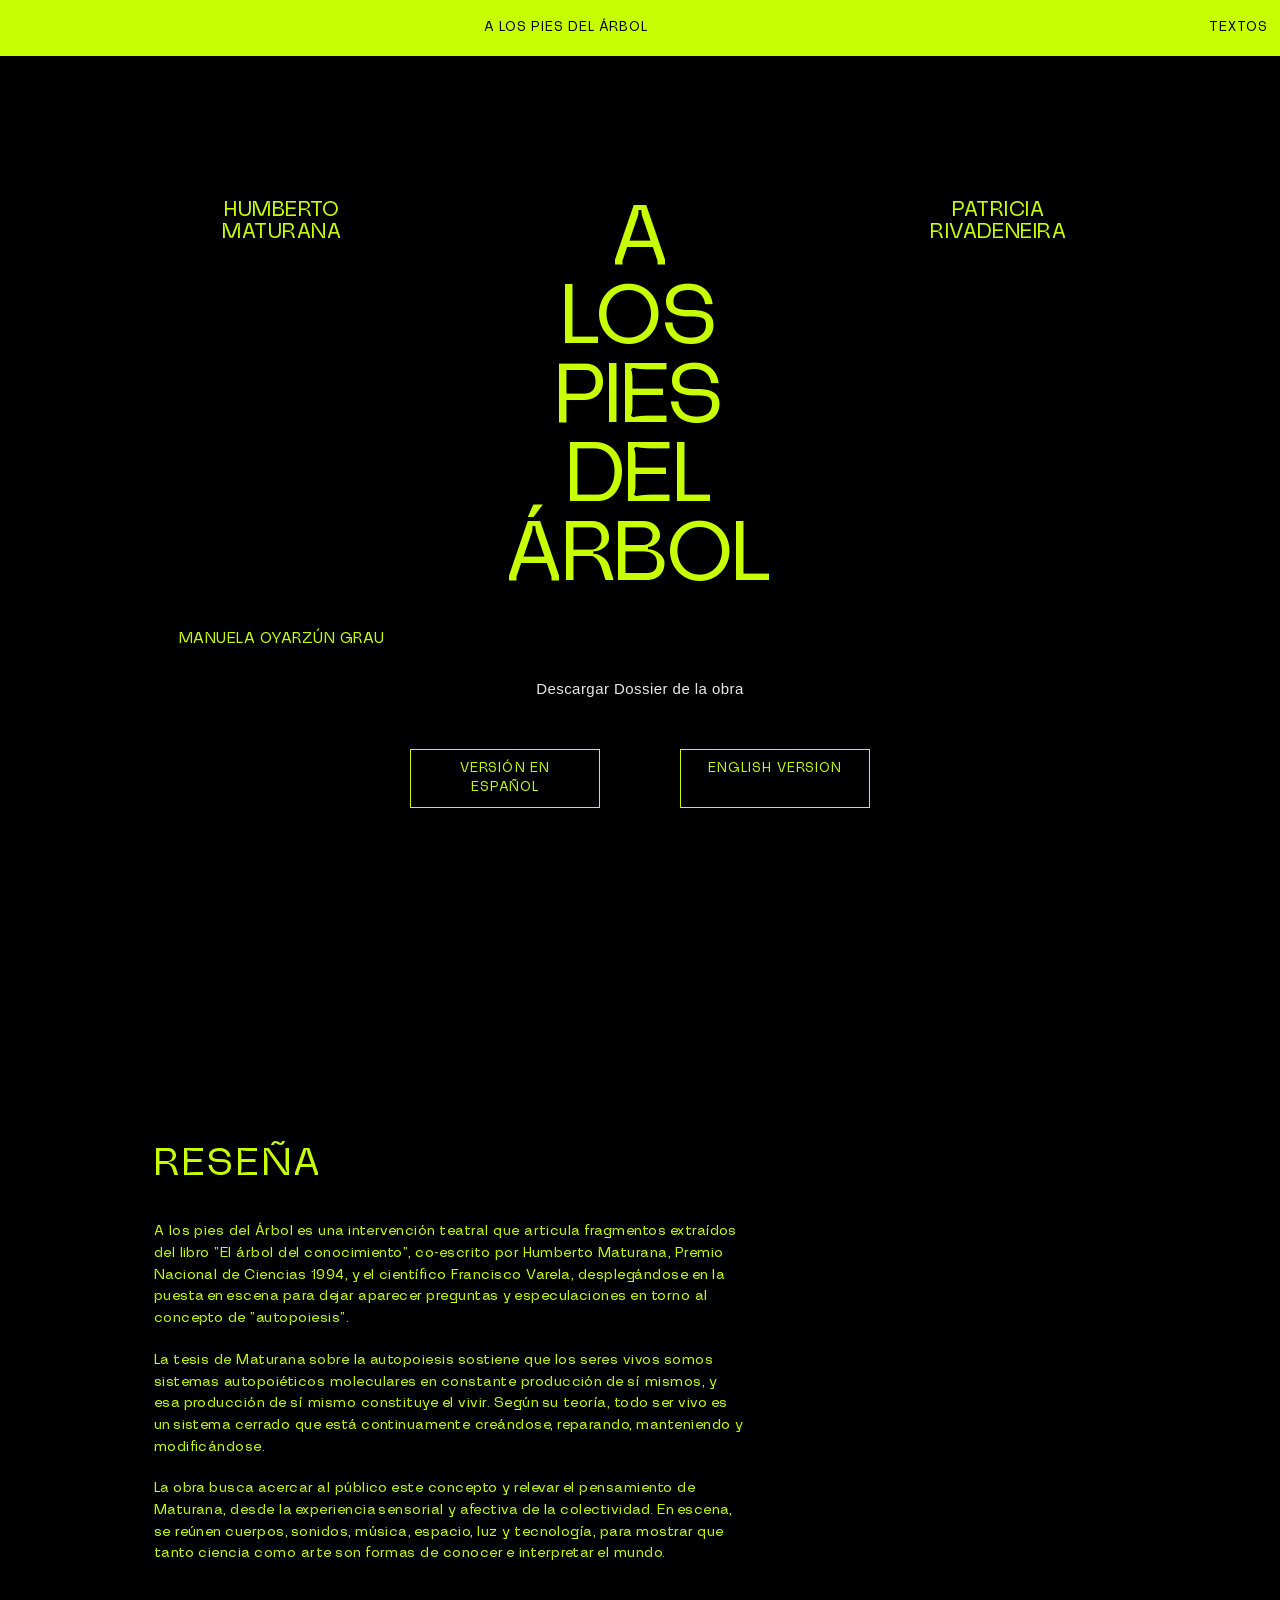
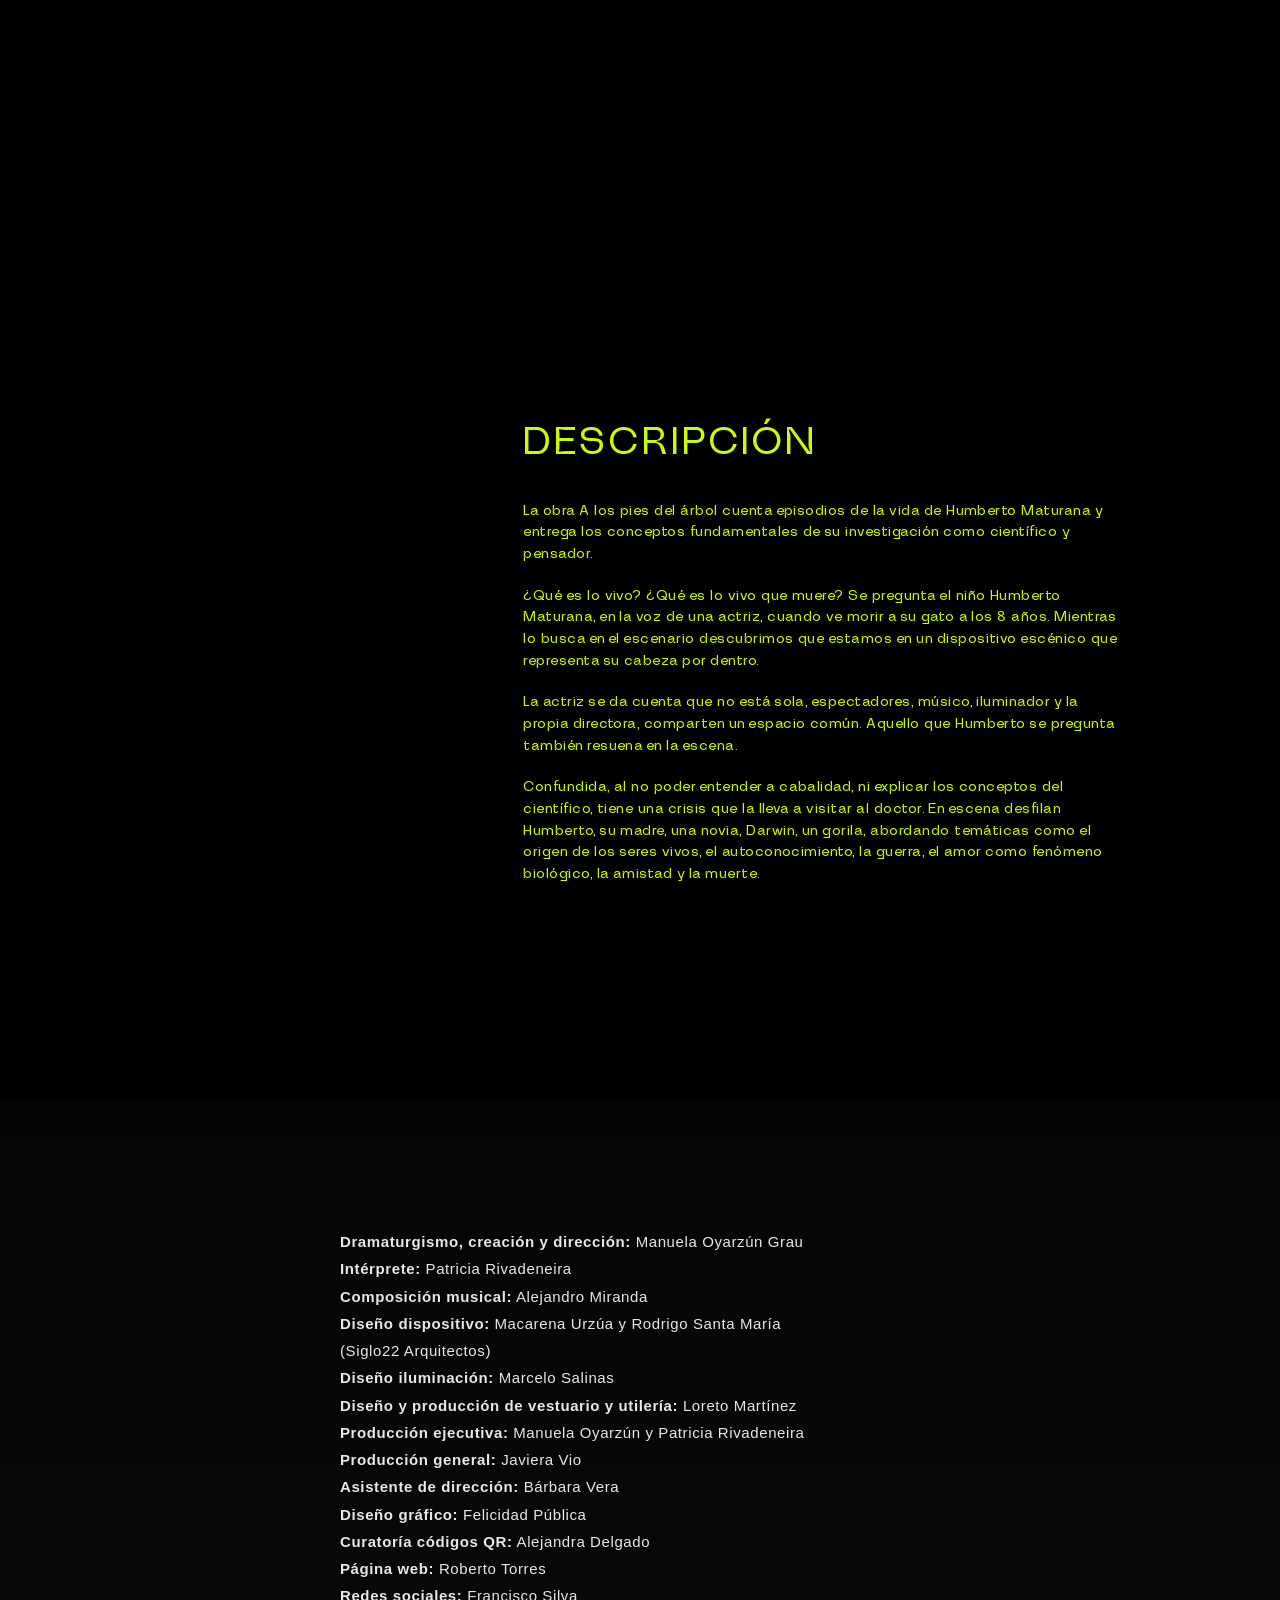
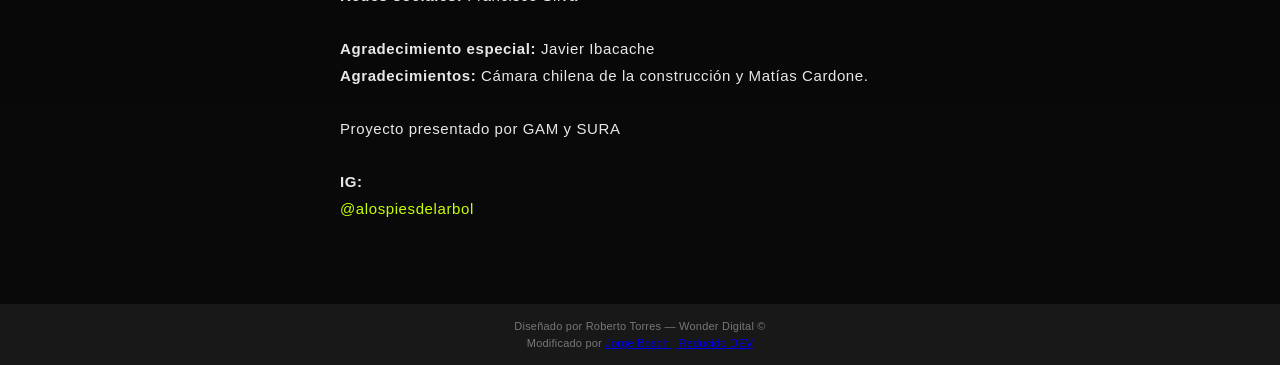
==== commit cbdc5cb3: "Modificacion a las paginas e textos" ====
--- a/index.html
+++ b/index.html
@@ -29,11 +29,84 @@
 
     <!-- Barra de navegación fija -->
     <nav class="topbar" role="navigation" aria-label="Navegación principal">
-      <a class="info-link" href="#info" aria-label="Ir a información de la obra"
-        >i</a
+      <!-- Botón hamburguesa (solo mobile) -->
+      <button
+        class="hamburger"
+        id="hamburgerBtn"
+        aria-label="Abrir menú de textos"
+        aria-expanded="false"
       >
+        <span></span>
+        <span></span>
+        <span></span>
+      </button>
+
+      <!-- Título centrado -->
       <span class="topbar-title">A los pies del árbol</span>
+
+      <!-- Menú desplegable (desktop) / hamburguesa (mobile) -->
+      <div class="menu-container" id="menuContainer">
+        <button
+          class="menu-toggle"
+          id="menuToggle"
+          aria-label="Menú de textos"
+          aria-expanded="false"
+        >
+          Textos
+        </button>
+
+        <!-- Menú desplegable -->
+        <ul class="dropdown-menu" id="dropdownMenu" role="menu">
+          <li role="none">
+            <a href="texto1/texto1.html" role="menuitem">Texto 1</a>
+          </li>
+          <li role="none">
+            <a href="texto2/texto2.html" role="menuitem">Texto 2</a>
+          </li>
+          <li role="none">
+            <a href="texto3/texto3.html" role="menuitem">Texto 3</a>
+          </li>
+          <li role="none">
+            <a href="texto4/texto4.html" role="menuitem">Texto 4</a>
+          </li>
+          <li role="none">
+            <a href="texto5/texto5.html" role="menuitem">Texto 5</a>
+          </li>
+          <li role="none">
+            <a href="texto6/texto6.html" role="menuitem">Texto 6</a>
+          </li>
+        </ul>
+      </div>
     </nav>
+
+    <!-- Menú móvil (hamburguesa) - se muestra solo en dispositivos pequeños -->
+    <div
+      class="mobile-menu"
+      id="mobileMenu"
+      role="navigation"
+      aria-label="Menú móvil"
+    >
+      <ul role="menu">
+        <li role="none">
+          <a href="texto1/texto1.html" role="menuitem">Texto 1</a>
+        </li>
+        <li role="none">
+          <a href="texto2/texto2.html" role="menuitem">Texto 2</a>
+        </li>
+        <li role="none">
+          <a href="texto3/texto3.html" role="menuitem">Texto 3</a>
+        </li>
+        <li role="none">
+          <a href="texto4/texto4.html" role="menuitem">Texto 4</a>
+        </li>
+        <li role="none">
+          <a href="texto5/texto5.html" role="menuitem">Texto 5</a>
+        </li>
+        <li role="none">
+          <a href="texto6/texto6.html" role="menuitem">Texto 6</a>
+        </li>
+      </ul>
+    </div>
 
     <!-- Sección Hero -->
     <section class="hero" id="inicio">
@@ -207,7 +280,18 @@
     </section>
 
     <!-- Pie de página -->
-    <footer>Diseñado por Roberto Torres — Wonder Digital ©</footer>
+    <footer>
+      <div>Diseñado por Roberto Torres — Wonder Digital ©</div>
+      <div>
+        Modificado por
+        <a
+          href="https://jboschlagos.github.io/19-PortafolioPersonal/"
+          target="_blank"
+          rel="noopener noreferrer"
+          >Jorge Bosch | Reducido DEV</a
+        >
+      </div>
+    </footer>
 
     <!-- JavaScript separado -->
     <script src="assets/js/main.js" defer></script>
--- a/assets/css/style.css
+++ b/assets/css/style.css
@@ -9,7 +9,7 @@
 
 @font-face {
   font-family: "Lunema";
-  src: url("../Lunema-Regular.woff2") format("woff2");
+  src: url("../fonts/Lunema-Regular.woff2") format("woff2");
   font-weight: normal;
   font-style: normal;
   font-display: swap;
@@ -62,43 +62,204 @@
   display: flex;
   align-items: center;
   justify-content: center;
-  gap: 64px;
   font-size: 13px;
   letter-spacing: 0.55em;
   text-transform: uppercase;
-}
-
-.info-link {
+  gap: 64px;
+}
+
+.topbar-title {
+  flex: 1;
+  text-align: center;
+  font-size: 13px;
+  letter-spacing: 0.08em;
+}
+
+/* ─────────────────────────────────────────────────────────────────────
+   4. BOTÓN HAMBURGUESA (SOLO MOBILE)
+   ───────────────────────────────────────────────────────────────────── */
+
+.hamburger {
+  display: none;
   position: absolute;
-  left: 39%;
-  top: 50%;
-  transform: translateY(-50%);
-  width: 18px;
-  height: 18px;
-  border-radius: 50%;
+  left: 20px;
+  background: none;
+  border: none;
+  cursor: pointer;
+  padding: 8px;
+  flex-direction: column;
+  gap: 5px;
+  z-index: 1001;
+}
+
+.hamburger span {
+  width: 24px;
+  height: 3px;
   background: #000;
-  color: var(--green);
-  display: flex;
-  align-items: center;
-  justify-content: center;
-  font-family: Arial, sans-serif;
+  border-radius: 2px;
+  transition: all var(--transition-speed) ease;
+}
+
+/* Animación hamburguesa cuando está activo */
+.hamburger.active span:nth-child(1) {
+  transform: rotate(45deg) translateY(11px);
+}
+
+.hamburger.active span:nth-child(2) {
+  opacity: 0;
+}
+
+.hamburger.active span:nth-child(3) {
+  transform: rotate(-45deg) translateY(-11px);
+}
+
+.hamburger:focus {
+  outline: 2px solid #000;
+  outline-offset: 2px;
+}
+
+/* ─────────────────────────────────────────────────────────────────────
+   5. MENÚ CONTAINER (DESKTOP)
+   ───────────────────────────────────────────────────────────────────── */
+
+.menu-container {
+  position: relative;
+  display: block;
+}
+
+.menu-toggle {
+  background: none;
+  border: none;
+  color: #000;
+  font-family: "Lunema", Arial, sans-serif;
   font-size: 13px;
-  font-weight: bold;
-  letter-spacing: 0;
+  letter-spacing: 0.08em;
+  text-transform: uppercase;
+  cursor: pointer;
+  padding: 8px 12px;
+  transition: all var(--transition-speed) ease;
+}
+
+.menu-toggle:hover {
+  opacity: 0.8;
+}
+
+.menu-toggle:focus {
+  outline: 2px solid #000;
+  outline-offset: 2px;
+}
+
+/* ─────────────────────────────────────────────────────────────────────
+   6. MENÚ DESPLEGABLE (DESKTOP)
+   ───────────────────────────────────────────────────────────────────── */
+
+.dropdown-menu {
+  position: absolute;
+  top: 100%;
+  left: 50%;
+  transform: translateX(-50%);
+  background: var(--green);
+  border: 1px solid #000;
+  list-style: none;
+  margin: 0;
+  padding: 0;
+  min-width: 180px;
+  opacity: 0;
+  visibility: hidden;
+  transform: translateX(-50%) translateY(-10px);
+  transition: all var(--transition-speed) ease;
+  z-index: 1000;
+}
+
+.dropdown-menu.active {
+  opacity: 1;
+  visibility: visible;
+  transform: translateX(-50%) translateY(0);
+}
+
+.dropdown-menu li {
+  margin: 0;
+}
+
+.dropdown-menu a {
+  display: block;
+  padding: 12px 20px;
+  color: #000;
   text-decoration: none;
-  transition: transform var(--transition-speed) ease;
-}
-
-.info-link:hover {
-  transform: translateY(-50%) scale(1.1);
-}
-
-.topbar-title {
-  padding-left: 40px;
-}
-
-/* ─────────────────────────────────────────────────────────────────────
-   4. CANVAS ANIMADO
+  font-size: 12px;
+  letter-spacing: 0.08em;
+  text-transform: uppercase;
+  transition: all var(--transition-speed) ease;
+  border-bottom: 1px solid rgba(0, 0, 0, 0.1);
+}
+
+.dropdown-menu li:last-child a {
+  border-bottom: none;
+}
+
+.dropdown-menu a:hover {
+  background: rgba(0, 0, 0, 0.1);
+}
+
+.dropdown-menu a:focus {
+  outline: 2px solid #000;
+  outline-offset: -2px;
+}
+
+/* ─────────────────────────────────────────────────────────────────────
+   7. MENÚ MÓVIL (HAMBURGUESA)
+   ───────────────────────────────────────────────────────────────────── */
+
+.mobile-menu {
+  position: fixed;
+  top: 56px;
+  left: 0;
+  width: 100%;
+  background: var(--green);
+  max-height: 0;
+  overflow: hidden;
+  transition: max-height var(--transition-speed) ease;
+  z-index: 1000;
+  display: none;
+}
+
+.mobile-menu.active {
+  max-height: 500px;
+}
+
+.mobile-menu ul {
+  list-style: none;
+  margin: 0;
+  padding: 0;
+}
+
+.mobile-menu li {
+  margin: 0;
+  border-bottom: 1px solid rgba(0, 0, 0, 0.1);
+}
+
+.mobile-menu a {
+  display: block;
+  padding: 14px 20px;
+  color: #000;
+  text-decoration: none;
+  font-size: 13px;
+  letter-spacing: 0.08em;
+  text-transform: uppercase;
+  transition: all var(--transition-speed) ease;
+}
+
+.mobile-menu a:active {
+  background: rgba(0, 0, 0, 0.1);
+}
+
+.mobile-menu a:focus {
+  outline: 2px solid #000;
+  outline-offset: -2px;
+}
+
+/* ─────────────────────────────────────────────────────────────────────
+   8. CANVAS ANIMADO
    ───────────────────────────────────────────────────────────────────── */
 
 #tree-lines {
@@ -113,7 +274,7 @@
 }
 
 /* ─────────────────────────────────────────────────────────────────────
-   5. SECCIONES GENERALES
+   9. SECCIONES GENERALES
    ───────────────────────────────────────────────────────────────────── */
 
 section {
@@ -125,7 +286,7 @@
 }
 
 /* ─────────────────────────────────────────────────────────────────────
-   6. SECCIÓN HERO
+   10. SECCIÓN HERO
    ───────────────────────────────────────────────────────────────────── */
 
 .hero {
@@ -145,7 +306,7 @@
   inset: 56px 0 0;
   background:
     linear-gradient(rgba(0, 0, 0, 0.35), rgba(0, 0, 0, 0.95)),
-    url("../hero.jpg") center top / cover no-repeat;
+    url("../img/hero.jpg") center top / cover no-repeat;
   opacity: 0.45;
   pointer-events: none;
 }
@@ -225,7 +386,7 @@
 }
 
 /* ─────────────────────────────────────────────────────────────────────
-   7. SECCIONES CON IMÁGENES DE FONDO
+   11. SECCIONES CON IMÁGENES DE FONDO
    ───────────────────────────────────────────────────────────────────── */
 
 .image-section {
@@ -240,13 +401,13 @@
 .resena {
   background-image:
     linear-gradient(90deg, rgba(0, 0, 0, 0.45), rgba(0, 0, 0, 0.2)),
-    url("/assets/img/resena.jpg");
+    url("../img/resena.jpg");
 }
 
 .descripcion {
   background-image:
     linear-gradient(90deg, rgba(0, 0, 0, 0.95), rgba(0, 0, 0, 0.72)),
-    url("/assets/img/description.jpg");
+    url("../img/description.jpg");
   background-position: left center;
 }
 
@@ -277,7 +438,7 @@
 }
 
 /* ─────────────────────────────────────────────────────────────────────
-   8. SECCIÓN CRÉDITOS
+   12. SECCIÓN CRÉDITOS
    ───────────────────────────────────────────────────────────────────── */
 
 .credits-section {
@@ -320,7 +481,70 @@
 }
 
 /* ─────────────────────────────────────────────────────────────────────
-   9. PIE DE PÁGINA
+   13. SECCIÓN DE TEXTOS
+   ───────────────────────────────────────────────────────────────────── */
+
+.text-section {
+  min-height: 100vh;
+  padding: 110px 12vw 80px;
+  position: relative;
+  overflow: hidden;
+  z-index: 2;
+  background: #000;
+}
+
+.text-content {
+  max-width: 800px;
+  margin: 0 auto;
+}
+
+.back-button-container {
+  margin-bottom: 40px;
+}
+
+.back-btn {
+  display: inline-block;
+  padding: 10px 20px;
+  border: 1px solid var(--green);
+  color: var(--green);
+  text-decoration: none;
+  font-size: 13px;
+  letter-spacing: 0.08em;
+  text-transform: uppercase;
+  transition: all var(--transition-speed) ease;
+  margin-bottom: 40px;
+}
+
+.back-btn:hover {
+  background: var(--green);
+  color: #000;
+}
+
+.back-btn:focus {
+  outline: 2px solid var(--green);
+  outline-offset: 2px;
+}
+
+.text-section h2 {
+  margin: 0 0 38px;
+  font-size: clamp(34px, 3vw, 60px);
+  font-weight: 400;
+  line-height: 1;
+  text-transform: uppercase;
+  letter-spacing: 0.08em;
+  color: var(--green);
+}
+
+.text-section p {
+  margin: 0 0 20px;
+  font-size: clamp(14px, 1vw, 18px);
+  line-height: 1.7;
+  color: var(--green);
+  text-align: justify;
+}
+
+/* ─────────────────────────────────────────────────────────────────────
+   14. PIE DE PÁGINA
    ───────────────────────────────────────────────────────────────────── */
 
 footer {
@@ -336,19 +560,35 @@
 }
 
 /* ─────────────────────────────────────────────────────────────────────
-   10. MEDIA QUERIES - RESPONSIVE DESIGN
-   ───────────────────────────────────────────────────────────────────── */
-
+   14. MEDIA QUERIES - RESPONSIVE DESIGN (MOBILE FIRST)
+   ───────────────────────────────────────────────────────────────────── */
+
+/* MOBILE - Breakpoint 900px y menores */
 @media (max-width: 900px) {
+  /* Mostrar hamburguesa en mobile */
+  .hamburger {
+    display: flex;
+  }
+
+  /* Ocultar menú desktop */
+  .menu-container {
+    display: none;
+  }
+
+  /* Mostrar menú móvil */
+  .mobile-menu {
+    display: block;
+  }
+
   /* Topbar en mobile */
   .topbar {
-    gap: 20px;
-    font-size: 11px;
-    letter-spacing: 0.35em;
-  }
-
-  .info-link {
-    left: 24px;
+    gap: 0;
+    justify-content: flex-start;
+  }
+
+  .topbar-title {
+    flex: 1;
+    padding-left: 20px;
   }
 
   /* Secciones en mobile */
@@ -403,10 +643,47 @@
   .image-section {
     background-attachment: scroll;
   }
-}
-
-/* ─────────────────────────────────────────────────────────────────────
-   11. ACCESIBILIDAD Y PREFERENCIAS DEL USUARIO
+
+  /* Sección de textos en mobile */
+  .text-section {
+    padding: 95px 28px 60px;
+  }
+
+  .text-section h2 {
+    margin: 0 0 28px;
+  }
+
+  .back-btn {
+    font-size: 12px;
+    padding: 8px 16px;
+  }
+}
+
+/* DESKTOP - Breakpoint 901px y mayores */
+@media (min-width: 901px) {
+  /* Ocultar hamburguesa en desktop */
+  .hamburger {
+    display: none;
+  }
+
+  /* Mostrar menú desktop */
+  .menu-container {
+    display: block;
+  }
+
+  /* Ocultar menú móvil */
+  .mobile-menu {
+    display: none;
+  }
+
+  /* Topbar en desktop */
+  .topbar {
+    gap: 64px;
+  }
+}
+
+/* ─────────────────────────────────────────────────────────────────────
+   15. ACCESIBILIDAD Y PREFERENCIAS DEL USUARIO
    ───────────────────────────────────────────────────────────────────── */
 
 /* Respeta preferencia de movimiento reducido */
@@ -428,7 +705,11 @@
     border-width: 2px;
   }
 
-  .info-link {
-    border: 2px solid var(--green);
-  }
-}
+  .hamburger span {
+    height: 4px;
+  }
+
+  .menu-toggle {
+    border: 2px solid #000;
+  }
+}
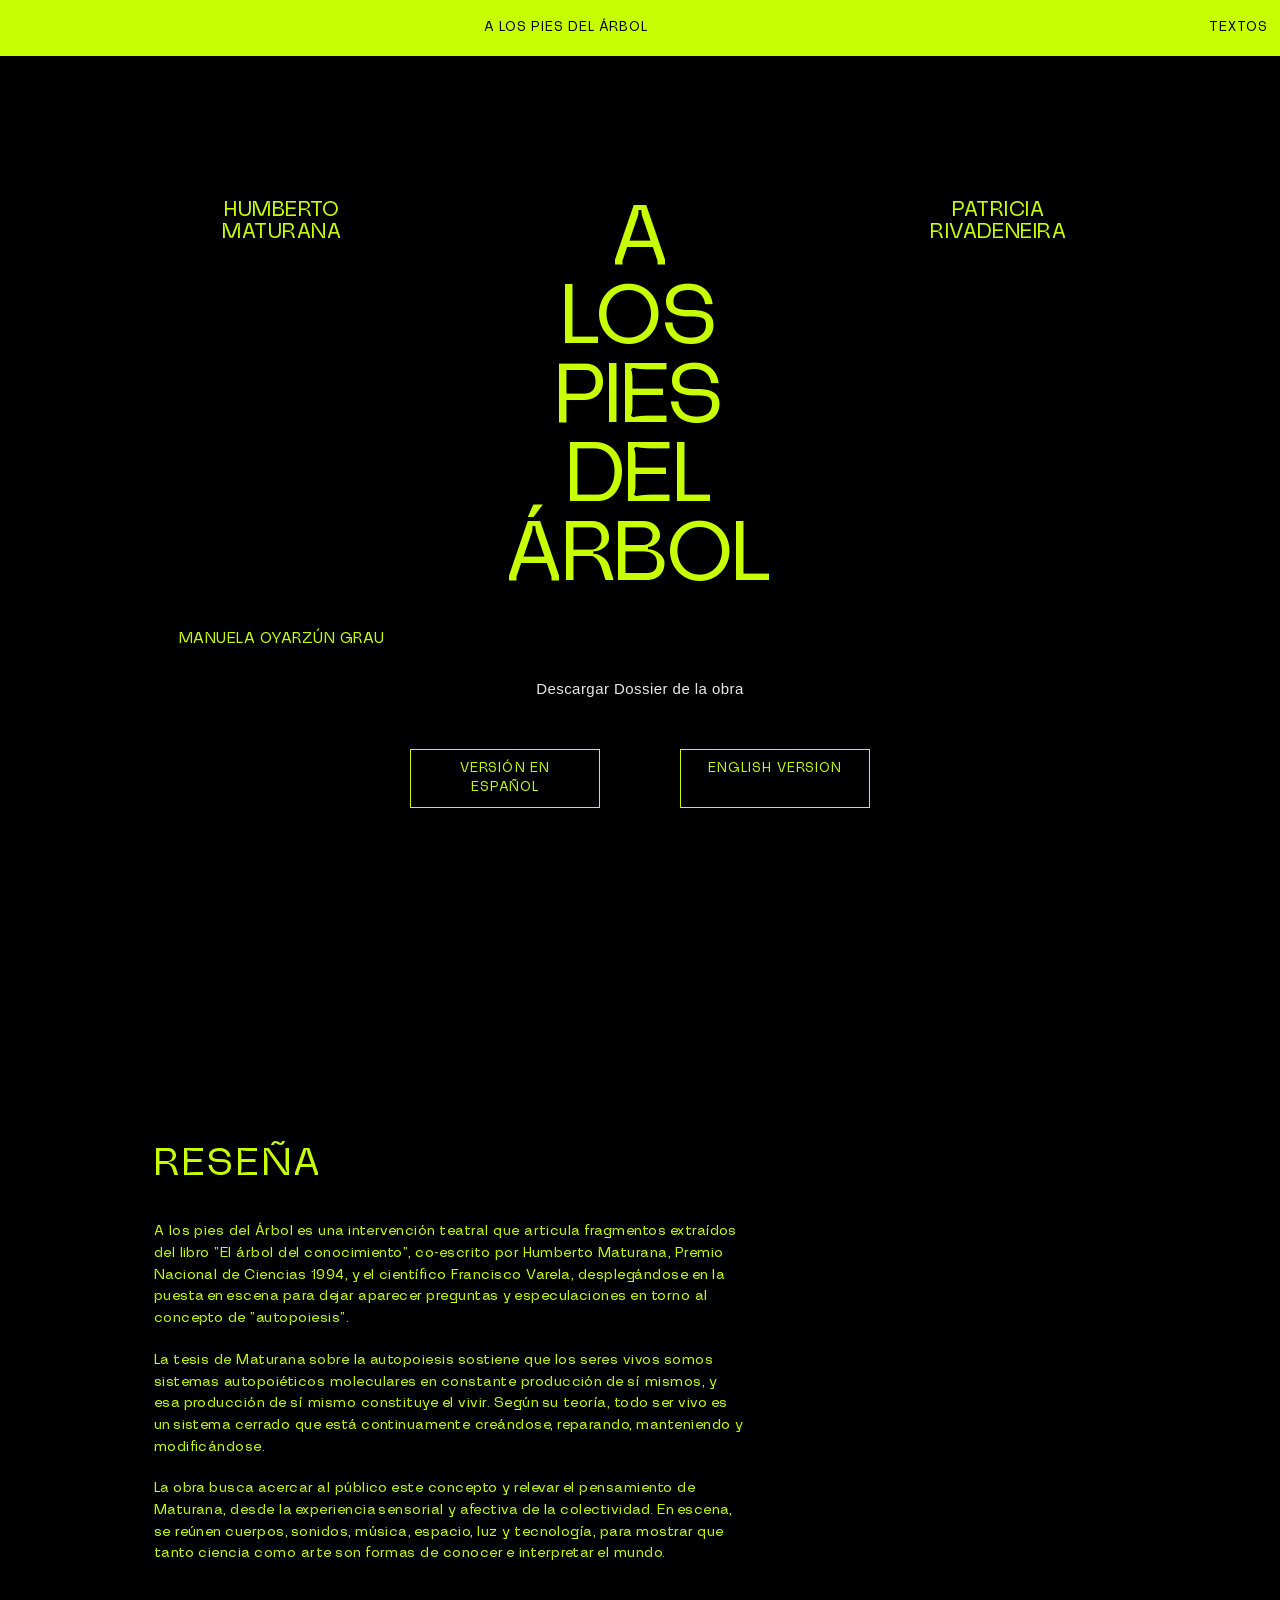
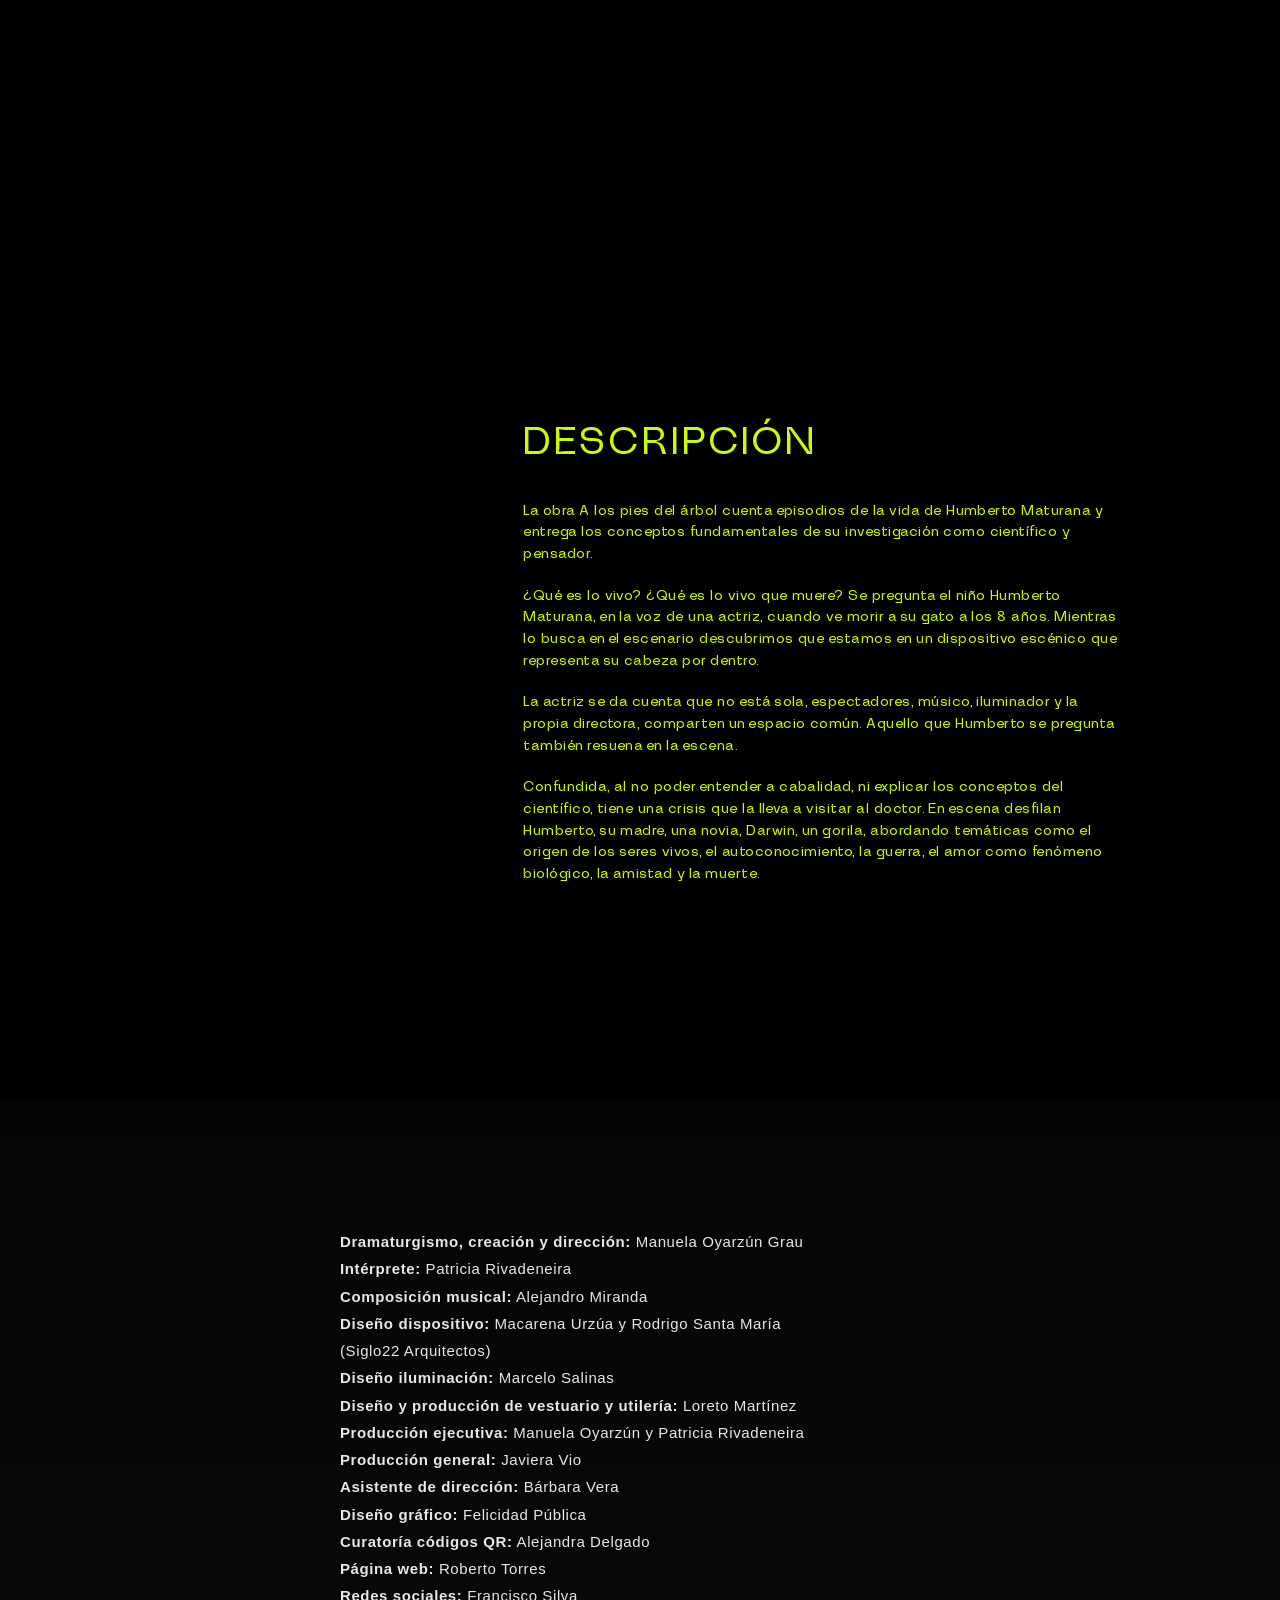
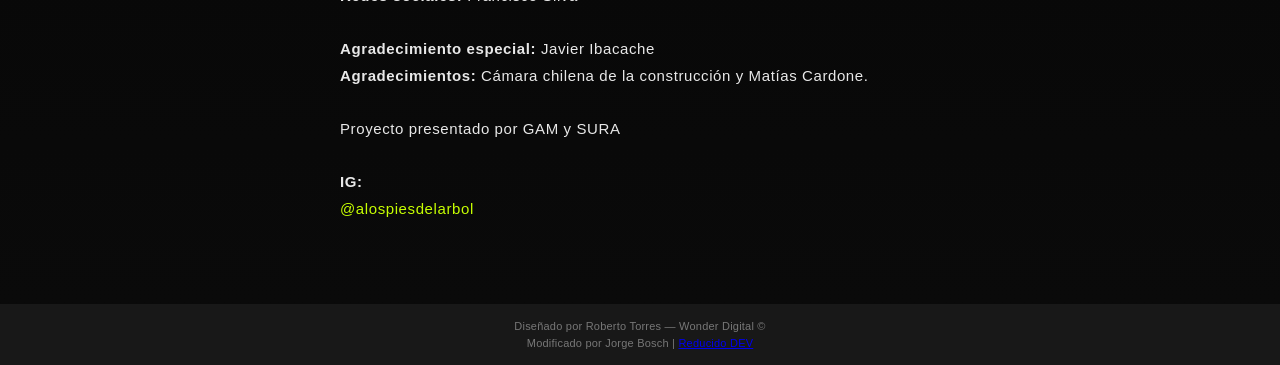
==== commit c5622c16: "mejora footer" ====
--- a/index.html
+++ b/index.html
@@ -283,12 +283,13 @@
     <footer>
       <div>Diseñado por Roberto Torres — Wonder Digital ©</div>
       <div>
-        Modificado por
+        Modificado por Jorge Bosch |
         <a
           href="https://jboschlagos.github.io/19-PortafolioPersonal/"
           target="_blank"
           rel="noopener noreferrer"
-          >Jorge Bosch | Reducido DEV</a
+        >
+          Reducido DEV</a
         >
       </div>
     </footer>
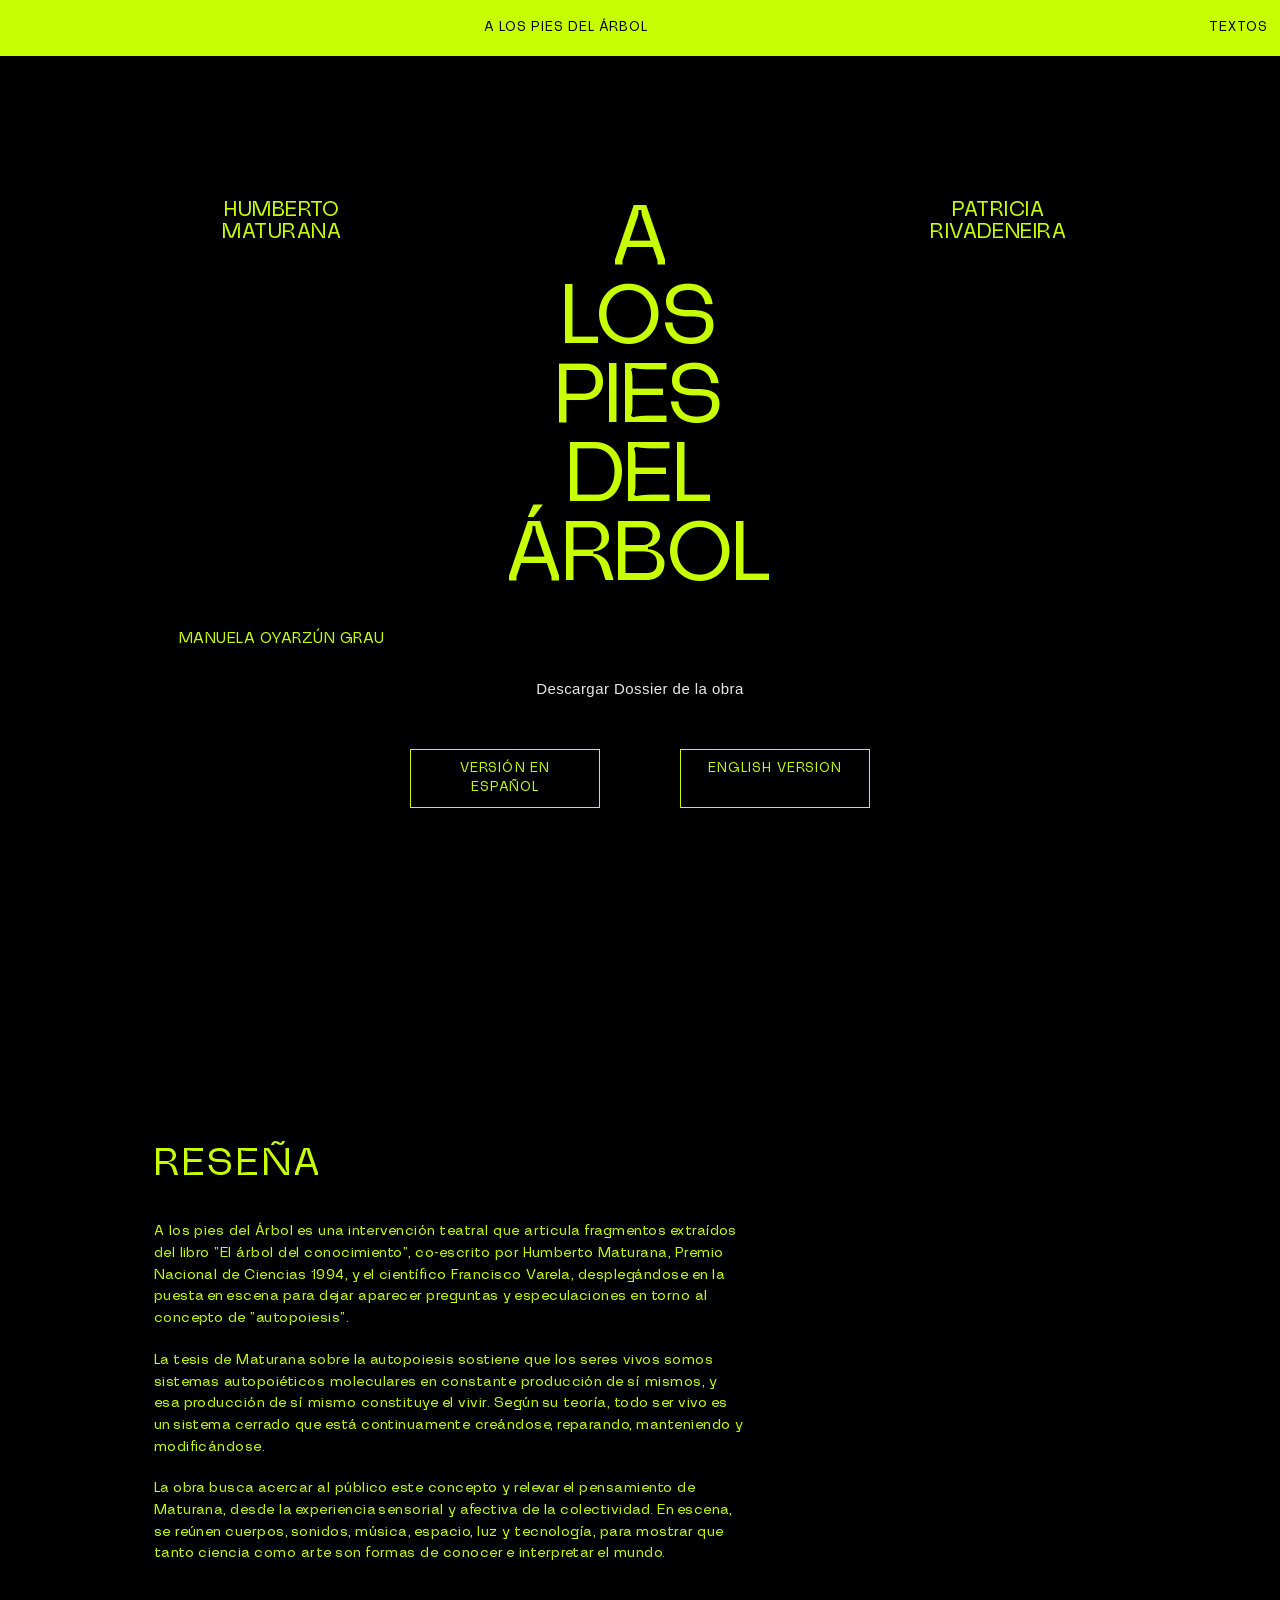
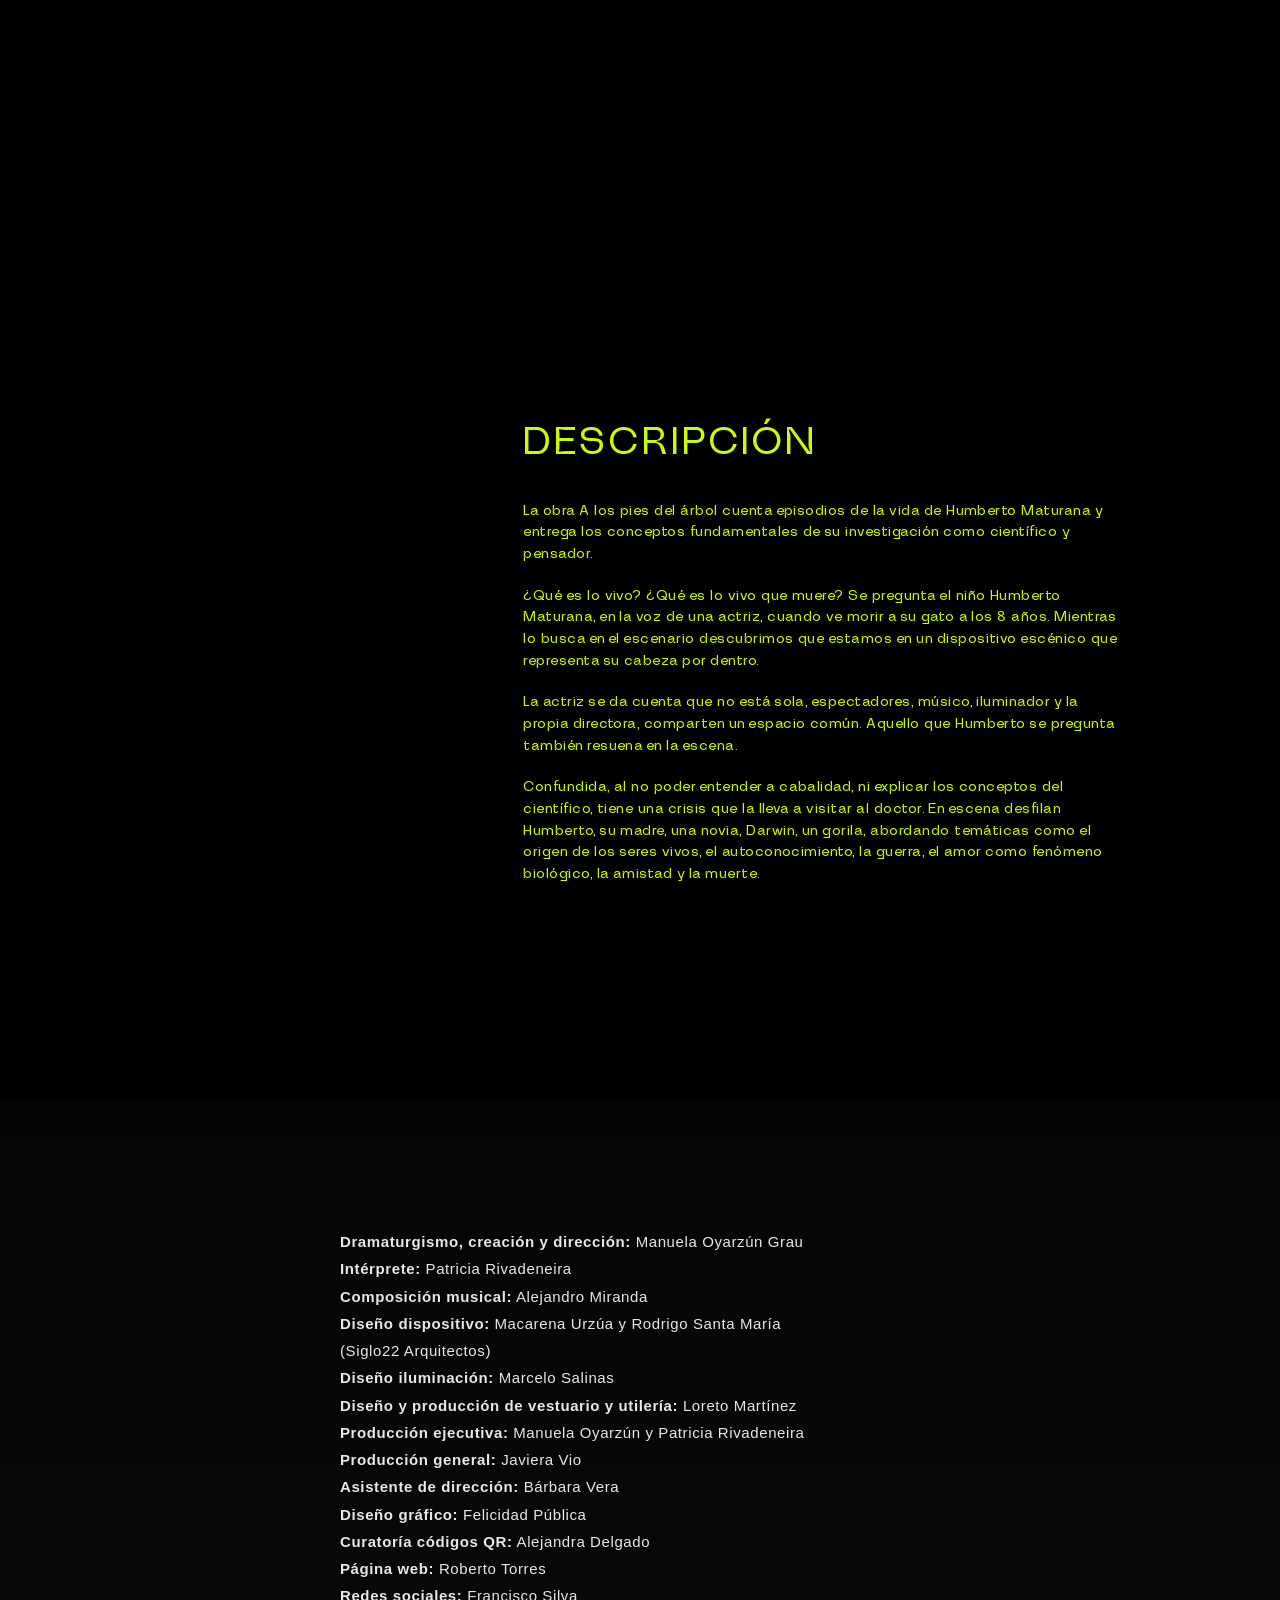
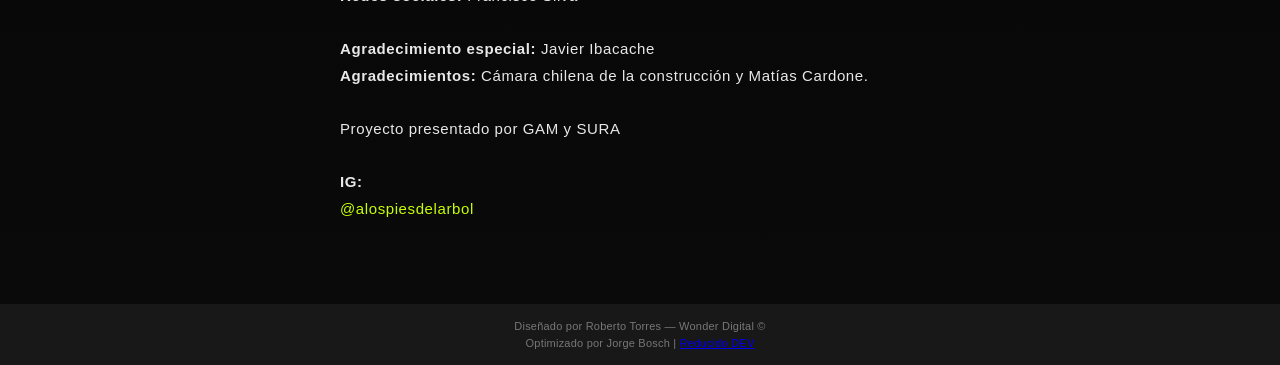
==== commit 8deab251: "modificacion pie de firma y titulos." ====
--- a/index.html
+++ b/index.html
@@ -283,7 +283,7 @@
     <footer>
       <div>Diseñado por Roberto Torres — Wonder Digital ©</div>
       <div>
-        Modificado por Jorge Bosch |
+        Optimizado por Jorge Bosch |
         <a
           href="https://jboschlagos.github.io/19-PortafolioPersonal/"
           target="_blank"
